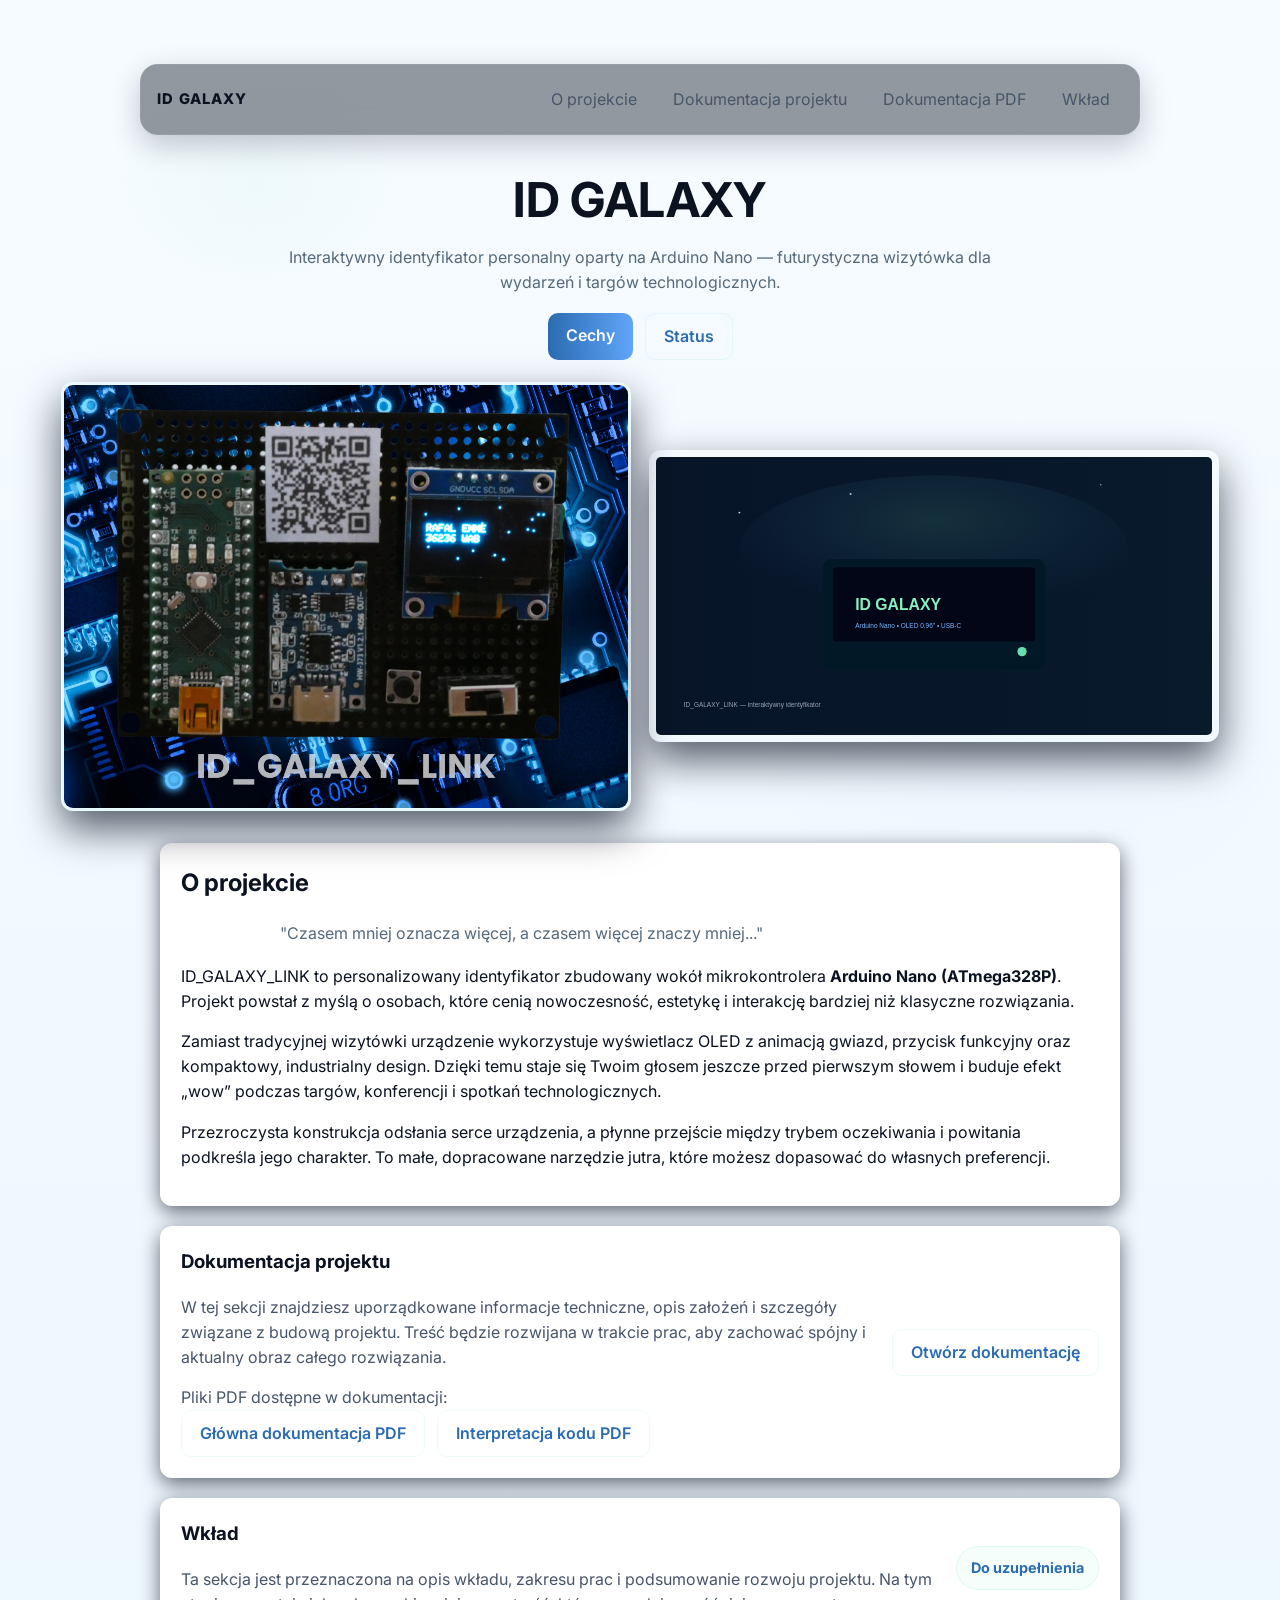
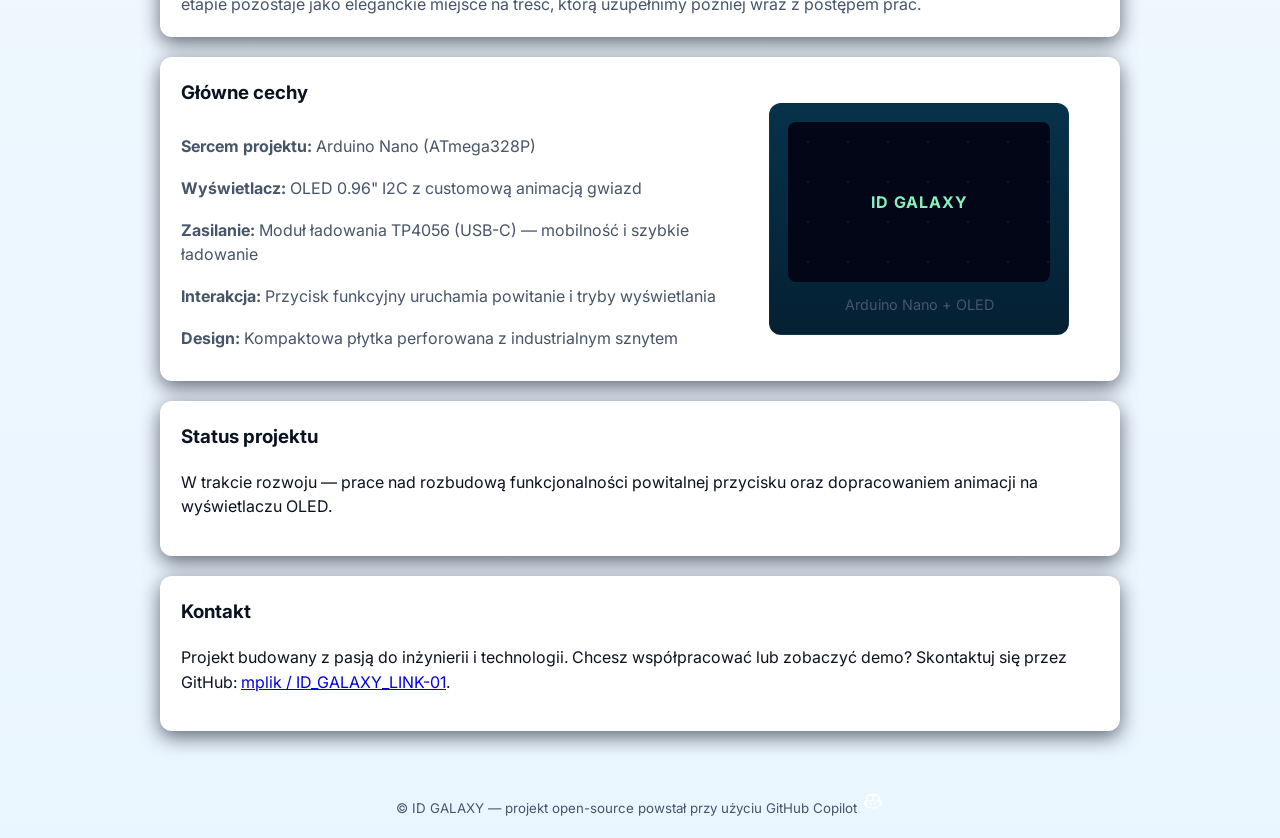
==== index.html @ 8aced85f "Poprawiono stylistyke w stopce" ====
<!DOCTYPE html>
<html lang="pl">
  <head>
    <meta charset="utf-8" />
    <meta name="viewport" content="width=device-width,initial-scale=1" />
    <title>ID GALAXY — interaktywny identyfikator personalny</title>
    <meta name="description" content="ID GALAXY LINK to interaktywny identyfikator personalny oparty na Arduino Nano, wyświetlaczu OLED i animacji gwiazd. Futurystyczna wizytówka na targi, konferencje i wydarzenia technologiczne." />
    <meta name="keywords" content="ID GALAXY, Arduino Nano, OLED, identyfikator personalny, wizytówka elektroniczna, projekt elektronika, targi technologiczne" />
    <meta name="robots" content="index, follow" />
    <meta name="theme-color" content="#0b1a2b" />
    <meta name="author" content="mplik" />
    <meta property="og:type" content="website" />
    <meta property="og:title" content="ID GALAXY — interaktywny identyfikator personalny" />
    <meta property="og:description" content="Futurystyczna wizytówka oparta na Arduino Nano i OLED, zaprojektowana z myślą o wydarzeniach technologicznych." />
    <meta property="og:image" content="assets/og-preview.svg" />
    <meta property="og:image:type" content="image/svg+xml" />
    <meta property="og:image:width" content="1200" />
    <meta property="og:image:height" content="630" />
    <meta property="og:image:alt" content="ID GALAXY — interaktywny identyfikator personalny" />
    <meta name="twitter:card" content="summary_large_image" />
    <meta name="twitter:title" content="ID GALAXY — interaktywny identyfikator personalny" />
    <meta name="twitter:description" content="Interaktywny identyfikator personalny oparty na Arduino Nano, OLED i animacji gwiazd." />
    <meta name="twitter:image" content="assets/og-preview.svg" />
    <link rel="icon" href="favicon.svg" type="image/svg+xml" />
    <link rel="apple-touch-icon" href="assets/ID_GALAXY_LINK.webp" />
    <link rel="manifest" href="manifest.webmanifest" />
    <link href="https://fonts.googleapis.com/css2?family=Inter:wght@300;400;600;700;800&display=swap" rel="stylesheet">
    <link rel="stylesheet" href="ID_GALAXY.css">
  </head>
  <body>
    <header class="hero" id="top">
      <nav class="site-nav" aria-label="Główna nawigacja">
        <a class="brand" href="#top">ID GALAXY</a>
        <details class="nav-menu">
          <summary>Menu</summary>
          <div class="nav-panel">
            <div class="nav-links">
              <a href="#about">O projekcie</a>
              <a href="#docs">Dokumentacja projektu</a>
              <a href="docs/ID_Galaxy_link..pdf">Dokumentacja PDF</a>
              <a href="#contribution">Wkład</a>
            </div>
          </div>
        </details>
        <div class="nav-links nav-links-desktop">
          <a href="#about">O projekcie</a>
          <a href="#docs">Dokumentacja projektu</a>
          <a href="docs/ID_Galaxy_link..pdf">Dokumentacja PDF</a>
          <a href="#contribution">Wkład</a>
        </div>
      </nav>
      <div class="hero-inner">
        <h1>ID GALAXY</h1>
        <p class="tagline">Interaktywny identyfikator personalny oparty na Arduino Nano — futurystyczna wizytówka dla wydarzeń i targów technologicznych.</p>
        <div class="hero-cta">
          <a class="btn" href="#features">Cechy</a>
          <a class="btn ghost" href="#status">Status</a>
        </div>
      </div>
      <div class="hero-media" aria-hidden="false">
        <img src="assets/ID_GALAXY_LINK.webp" alt="ID GALAXY — zdjęcie projektu" class="hero-photo" loading="lazy" decoding="async">
        <img src="assets/ID_GALAXY_preview.svg" alt="Podgląd projektu" class="hero-preview" loading="lazy" decoding="async">
      </div>
      <div class="stars" aria-hidden="true"></div>
    </header>

    <main class="container">
      <section id="about" class="card">
        <h2>O projekcie</h2>
        <p class="tagline">"Czasem mniej oznacza więcej, a czasem więcej znaczy mniej..."</p>
        <p>ID_GALAXY_LINK to personalizowany identyfikator zbudowany wokół mikrokontrolera <strong>Arduino Nano (ATmega328P)</strong>. Projekt powstał z myślą o osobach, które cenią nowoczesność, estetykę i interakcję bardziej niż klasyczne rozwiązania.</p>
        <p>Zamiast tradycyjnej wizytówki urządzenie wykorzystuje wyświetlacz OLED z animacją gwiazd, przycisk funkcyjny oraz kompaktowy, industrialny design. Dzięki temu staje się Twoim głosem jeszcze przed pierwszym słowem i buduje efekt „wow” podczas targów, konferencji i spotkań technologicznych.</p>
        <p>Przezroczysta konstrukcja odsłania serce urządzenia, a płynne przejście między trybem oczekiwania i powitania podkreśla jego charakter. To małe, dopracowane narzędzie jutra, które możesz dopasować do własnych preferencji.</p>
      </section>

      <section id="docs" class="card info-card">
        <div>
          <h3>Dokumentacja projektu</h3>
          <p>W tej sekcji znajdziesz uporządkowane informacje techniczne, opis założeń i szczegóły związane z budową projektu. Treść będzie rozwijana w trakcie prac, aby zachować spójny i aktualny obraz całego rozwiązania.</p>
          <p>Pliki PDF dostępne w dokumentacji:</p>
          <div class="hero-cta">
            <a class="btn ghost" href="docs/ID_Galaxy_link..pdf">Główna dokumentacja PDF</a>
            <a class="btn ghost" href="docs/ID_Galaxy_Link-%20interpretacja_kodu..pdf">Interpretacja kodu PDF</a>
          </div>
        </div>
        <a class="btn ghost info-link" href="docs/PROJECT_DOCS.md">Otwórz dokumentację</a>
      </section>

      <section id="contribution" class="card info-card">
        <div>
          <h3>Wkład</h3>
          <p>Ta sekcja jest przeznaczona na opis wkładu, zakresu prac i podsumowanie rozwoju projektu. Na tym etapie pozostaje jako eleganckie miejsce na treść, którą uzupełnimy później wraz z postępem prac.</p>
        </div>
        <div class="status-pill">Do uzupełnienia</div>
      </section>

      <section id="features" class="card grid">
        <div>
          <h3>Główne cechy</h3>
          <ul class="features-list">
            <li><strong>Sercem projektu:</strong> Arduino Nano (ATmega328P)</li>
            <li><strong>Wyświetlacz:</strong> OLED 0.96" I2C z customową animacją gwiazd</li>
            <li><strong>Zasilanie:</strong> Moduł ładowania TP4056 (USB-C) — mobilność i szybkie ładowanie</li>
            <li><strong>Interakcja:</strong> Przycisk funkcyjny uruchamia powitanie i tryby wyświetlania</li>
            <li><strong>Design:</strong> Kompaktowa płytka perforowana z industrialnym sznytem</li>
          </ul>
        </div>
        <div class="mockup">
          <div class="device">
            <div class="screen">
              <div class="stars-anim"></div>
              <div class="text">ID GALAXY</div>
            </div>
            <div class="base">Arduino Nano + OLED</div>
          </div>
        </div>
      </section>

      <section id="status" class="card">
        <h3>Status projektu</h3>
        <p>W trakcie rozwoju — prace nad rozbudową funkcjonalności powitalnej przycisku oraz dopracowaniem animacji na wyświetlaczu OLED.</p>
      </section>

      <section id="contact" class="card footer-card">
        <h3>Kontakt</h3>
        <p>Projekt budowany z pasją do inżynierii i technologii. Chcesz współpracować lub zobaczyć demo? Skontaktuj się przez GitHub: <a href="https://github.com/mplik/ID_GALAXY_LINK-01" target="_blank" rel="noopener">mplik / ID_GALAXY_LINK-01</a>.</p>
      </section>
    </main>

    <footer class="site-footer">
      <small>© ID GALAXY — projekt open-source powstał przy użyciu GitHub Copilot</small>
       <a href="https://mplik.github.io/ID_GALAXY_LINK-01/" target="_blank" rel="noopener noreferrer">
            <img src="assets/Copilot_Icon_White_Clearspace.png" alt="Copilot Logo" style="width: 24px; height: 24px;">
            </a>
    </footer>
  </body>
</html>
---- ID_GALAXY.css ----
++ /workspaces/ID_GALAXY_LINK-01/ID_GALAXY.css
/* ID_GALAXY — styl strony produktu */
:root{
  --bg1:#0f1724;
  --bg2:#0b1a2b;
  --accent:#6ee7b7;
  --text: #0b1220; /* default (light theme) */
  --muted: #475569; /* subdued for light theme */
  --tagline: #55697a;
  --card:#ffffff;
}
*{box-sizing:border-box}
html{scroll-behavior:smooth}
body{
  margin:0;
  font-family: 'Inter', Inter, ui-sans-serif, system-ui, -apple-system, "Segoe UI", Roboto, "Helvetica Neue", Arial;
  line-height:1.55;
  color:var(--text);
  background:linear-gradient(180deg,var(--bg1),var(--bg2));
  -webkit-font-smoothing:antialiased;
  -moz-osx-font-smoothing:grayscale;
}
.hero{
  position:relative;
  padding:64px 20px 88px;
  text-align:center;
  overflow:hidden;
}
.hero, .card{scroll-margin-top:24px}
.hero::after{
  content:"";
  position:absolute;inset:0;z-index:0;
  background:radial-gradient(ellipse at 20% 20%, rgba(110,231,183,0.06), transparent 10%), radial-gradient(ellipse at 80% 80%, rgba(94,197,255,0.04), transparent 20%);
}
.site-nav{
  position:relative;
  z-index:1;
  max-width:1000px;
  margin:0 auto 28px;
  padding:12px 16px;
  display:flex;
  align-items:center;
  justify-content:space-between;
  gap:16px;
  border:1px solid rgba(255,255,255,0.06);
  border-radius:18px;
  background:rgba(6,16,28,0.42);
  backdrop-filter:blur(14px);
  box-shadow:0 10px 30px rgba(2,6,23,0.22);
}
.brand{
  color:var(--text);
  text-decoration:none;
  font-weight:800;
  letter-spacing:0.08em;
  text-transform:uppercase;
  font-size:0.92rem;
}
.nav-links{display:flex;gap:10px;align-items:center;flex-wrap:wrap}
.nav-links a{
  color:var(--muted);
  text-decoration:none;
  padding:9px 12px;
  border-radius:999px;
  border:1px solid transparent;
  transition:background-color .15s ease,border-color .15s ease,color .15s ease,transform .15s ease;
}
.nav-links a:hover{color:var(--text);background:rgba(255,255,255,0.04);border-color:rgba(255,255,255,0.08);transform:translateY(-1px)}
.nav-links-desktop{display:flex}
.nav-menu{display:none}
.nav-menu summary{
  position:relative;
  list-style:none;
  cursor:pointer;
  color:var(--text);
  font-weight:700;
  padding:10px 38px 10px 14px;
  border-radius:999px;
  border:1px solid rgba(255,255,255,0.08);
  background:rgba(255,255,255,0.03);
  transition:background-color .15s ease,border-color .15s ease,transform .15s ease;
}
.nav-menu summary:hover{background:rgba(255,255,255,0.06);border-color:rgba(255,255,255,0.12);transform:translateY(-1px)}
.nav-menu summary::after{
  content:"";
  position:absolute;
  right:14px;
  top:50%;
  width:8px;
  height:8px;
  border-right:2px solid currentColor;
  border-bottom:2px solid currentColor;
  transform:translateY(-70%) rotate(45deg);
  transition:transform .18s ease;
  opacity:0.9;
}
.nav-menu[open] summary::after{transform:translateY(-30%) rotate(225deg)}
.nav-menu summary::-webkit-details-marker{display:none}
.nav-panel{
  overflow:hidden;
  max-height:0;
  opacity:0;
  transform:translateY(-8px);
  transition:max-height .25s ease, opacity .2s ease, transform .2s ease;
}
.nav-menu[open] .nav-panel{
  max-height:220px;
  opacity:1;
  transform:translateY(0);
}
.nav-menu .nav-links{flex-direction:column;align-items:stretch;gap:8px;padding-top:10px}
.nav-menu .nav-links a{text-align:left;background:rgba(255,255,255,0.03)}
.hero-inner{position:relative;z-index:1;max-width:900px;margin:0 auto}
.hero h1{font-size:3rem;margin:0 0 8px;letter-spacing:0.4px}
.tagline{color:var(--muted);max-width:720px;margin:0 auto 18px}
.hero-cta{display:inline-flex;gap:12px}
.btn{display:inline-block;padding:10px 18px;border-radius:10px;background:linear-gradient(90deg,var(--accent),#60a5fa);color:#042028;text-decoration:none;font-weight:600;transition:transform .12s ease, box-shadow .12s ease}
.btn:hover{transform:translateY(-3px);box-shadow:0 8px 20px rgba(16,24,32,0.35)}
.btn:active{transform:translateY(-1px)}
.btn.ghost{background:transparent;color:var(--accent);border:1px solid rgba(110,231,183,0.12)}
.btn:focus-visible{outline:3px solid rgba(110,231,183,0.2);outline-offset:4px;border-radius:10px}

/* ensure contrast for tagline */
.tagline{color:var(--tagline)}

.container{max-width:1000px;margin:-56px auto 40px;padding:0 20px;display:grid;grid-template-columns:1fr;gap:20px}
.card{background:linear-gradient(180deg, rgba(255,255,255,0.02), rgba(255,255,255,0.01));padding:20px;border-radius:12px;box-shadow:0 6px 20px rgba(2,6,23,0.6);backdrop-filter: blur(4px);border:1px solid rgba(255,255,255,0.02)}
.grid{display:grid;grid-template-columns:1fr 360px;gap:20px;align-items:center}
.card h2,.card h3{margin-top:0}
.info-card{
  display:flex;
  align-items:center;
  justify-content:space-between;
  gap:18px;
}
.info-card p{margin-bottom:0;color:var(--muted)}
.info-link{white-space:nowrap}
.status-pill{
  flex:0 0 auto;
  padding:10px 14px;
  border-radius:999px;
  font-size:0.9rem;
  font-weight:700;
  color:var(--accent);
  border:1px solid rgba(110,231,183,0.16);
  background:rgba(110,231,183,0.06);
}
.features-list{list-style:none;padding:0;margin:8px 0 0;color:var(--muted)}
.features-list li{padding:8px 0;border-bottom:1px dashed rgba(255,255,255,0.03)}

.mockup{display:flex;justify-content:center}
.device{width:300px;border-radius:12px;overflow:hidden;background:linear-gradient(180deg,#06324a,#052033);padding:18px;border:1px solid rgba(255,255,255,0.04)}
.screen{height:160px;border-radius:8px;background:#020617;position:relative;display:flex;align-items:center;justify-content:center;color:#88f0c0;overflow:hidden}
.screen .text{position:relative;z-index:2;font-weight:700;letter-spacing:1px}
.stars-anim{position:absolute;inset:0;background-image:radial-gradient(#ffffff 1px, transparent 1px);background-size:40px 40px;opacity:0.06;animation:moveStars 20s linear infinite}
.base{margin-top:12px;text-align:center;color:var(--muted);font-size:0.9rem}

/* hero media: photo + SVG preview */
.hero-media{display:flex;gap:18px;justify-content:center;align-items:center;margin-top:22px;position:relative;z-index:1}
.hero-photo,.hero-preview{max-width:46%;height:auto;border-radius:12px;box-shadow:0 18px 40px rgba(2,6,23,0.65);border:1px solid rgba(255,255,255,0.02)}
.hero-photo{object-fit:cover;border:3px solid rgba(110,231,183,0.06);transition:transform .18s ease, box-shadow .18s ease}
.hero-photo:hover{transform:scale(1.02);box-shadow:0 26px 60px rgba(2,6,23,0.7)}
.hero-preview{background:transparent;padding:6px}

@keyframes moveStars{from{background-position:0 0}to{background-position:400px 200px}}

.site-footer{text-align:center;padding:18px;color:var(--muted)}

/* responsywność */
@media (max-width:820px){
  .hero{padding:48px 16px 64px}
  .hero-inner{max-width:100%}
  .site-nav{padding:10px 12px;align-items:flex-start;flex-wrap:wrap}
  .nav-links-desktop{display:none}
  .nav-menu{display:block;margin-left:auto;flex:0 0 auto}
  .nav-menu .nav-links{margin-top:10px}
  .grid{grid-template-columns:1fr}
  .hero h1{font-size:2.2rem}
  .hero-cta{display:flex;flex-wrap:wrap;justify-content:center}
  .btn{min-width:140px}
  .container{margin-top:-32px;padding:0 16px}
  .card{padding:18px}
  .info-card{align-items:flex-start;flex-direction:column}
  .info-link{width:100%;text-align:center}
  .hero-media{flex-direction:column;gap:14px}
  .hero-photo,.hero-preview{max-width:100%}
  .hero-photo{max-height:320px;object-fit:cover}
  .device{width:min(100%,320px)}
}

/* Dark mode defaults */
@media (prefers-color-scheme: dark) {
  :root{
    --bg1:#0f1724;
    --bg2:#0b1a2b;
    --accent:#6ee7b7;
    --text:#E6F7FF;
    --muted:#9FBFD6;
    --tagline:#BFDCEA;
    --card:#0f2130;
  }
}

/* Light mode adjustments */
@media (prefers-color-scheme: light) {
  :root{
    --bg1:#f6fbff;
    --bg2:#eaf6ff;
    --accent:#2b6cb0;
    --text:#0b1220;
    --muted:#475569;
    --tagline:#55697a;
    --card:#ffffff;
  }
  body{background:linear-gradient(180deg,var(--bg1),var(--bg2));}
  .card{background:var(--card);color:var(--text)}
  .hero h1{color:var(--text)}
  .btn{color:#fff}
}
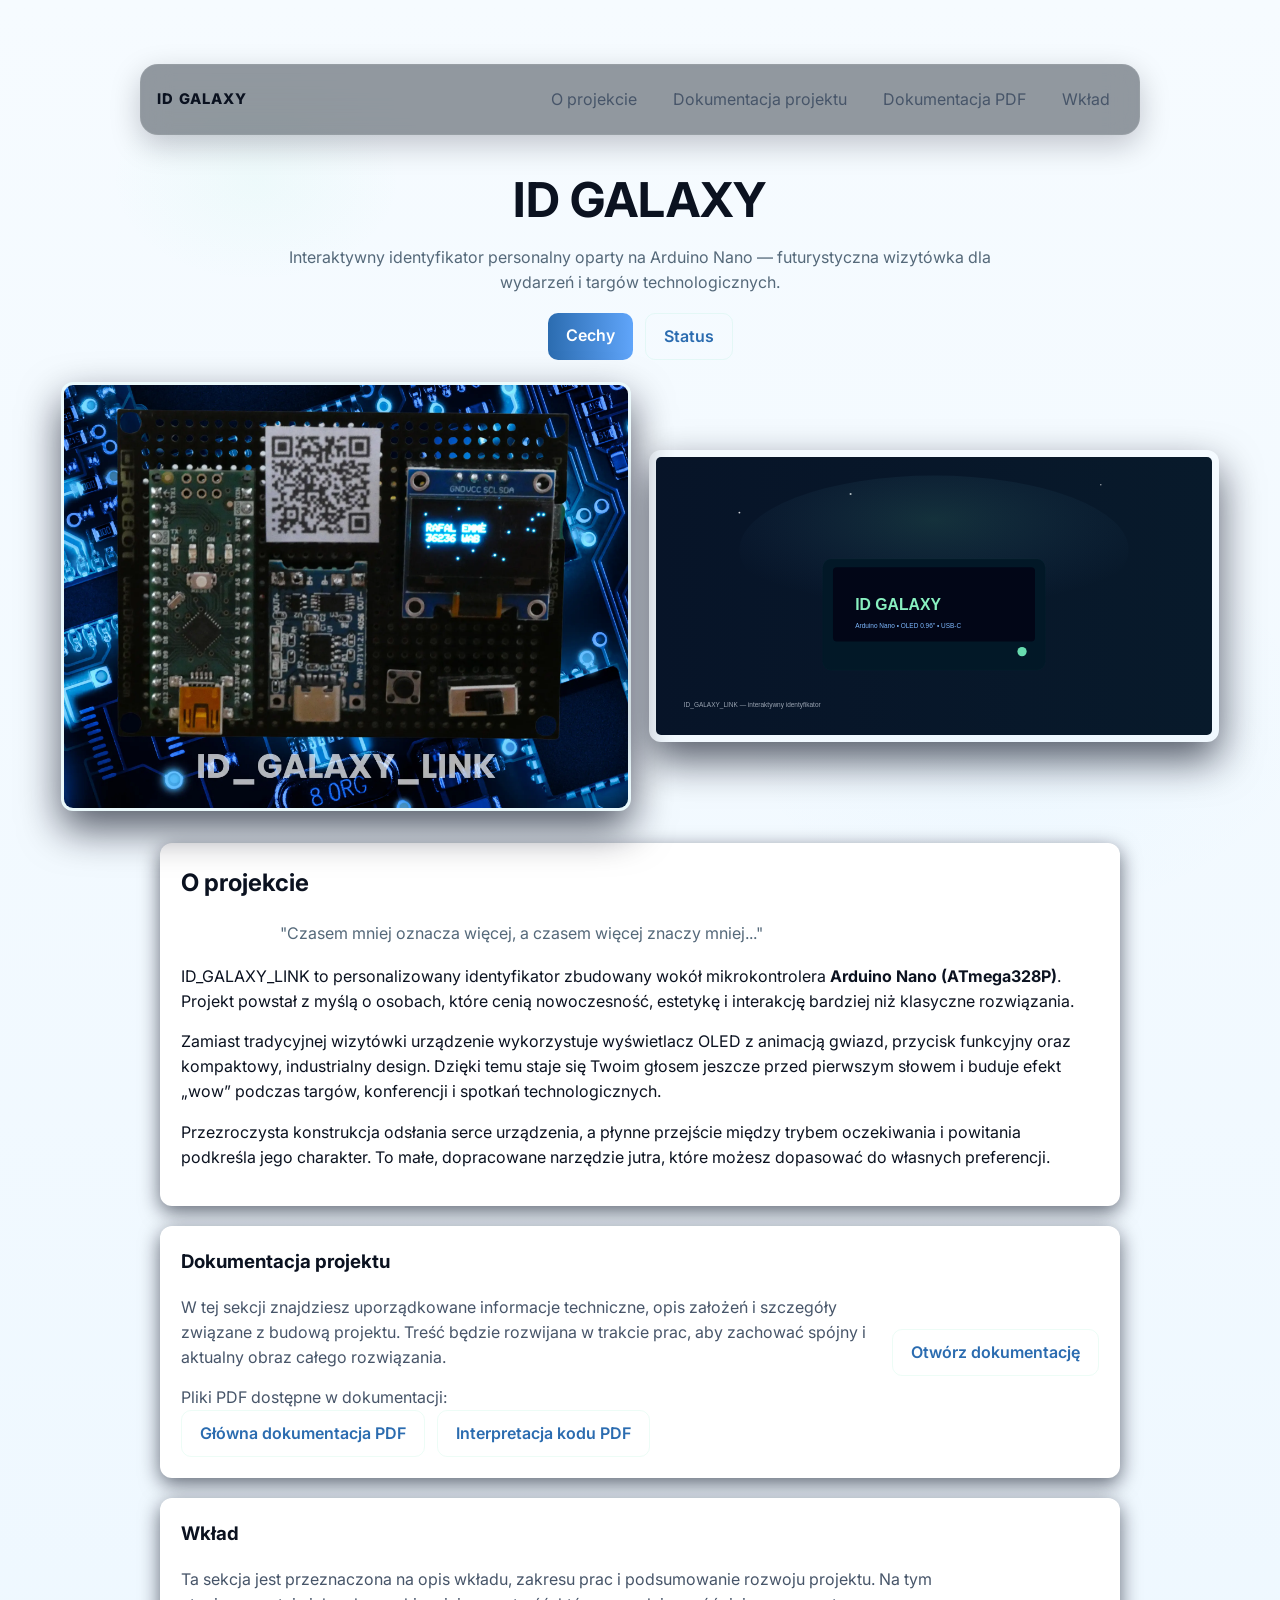
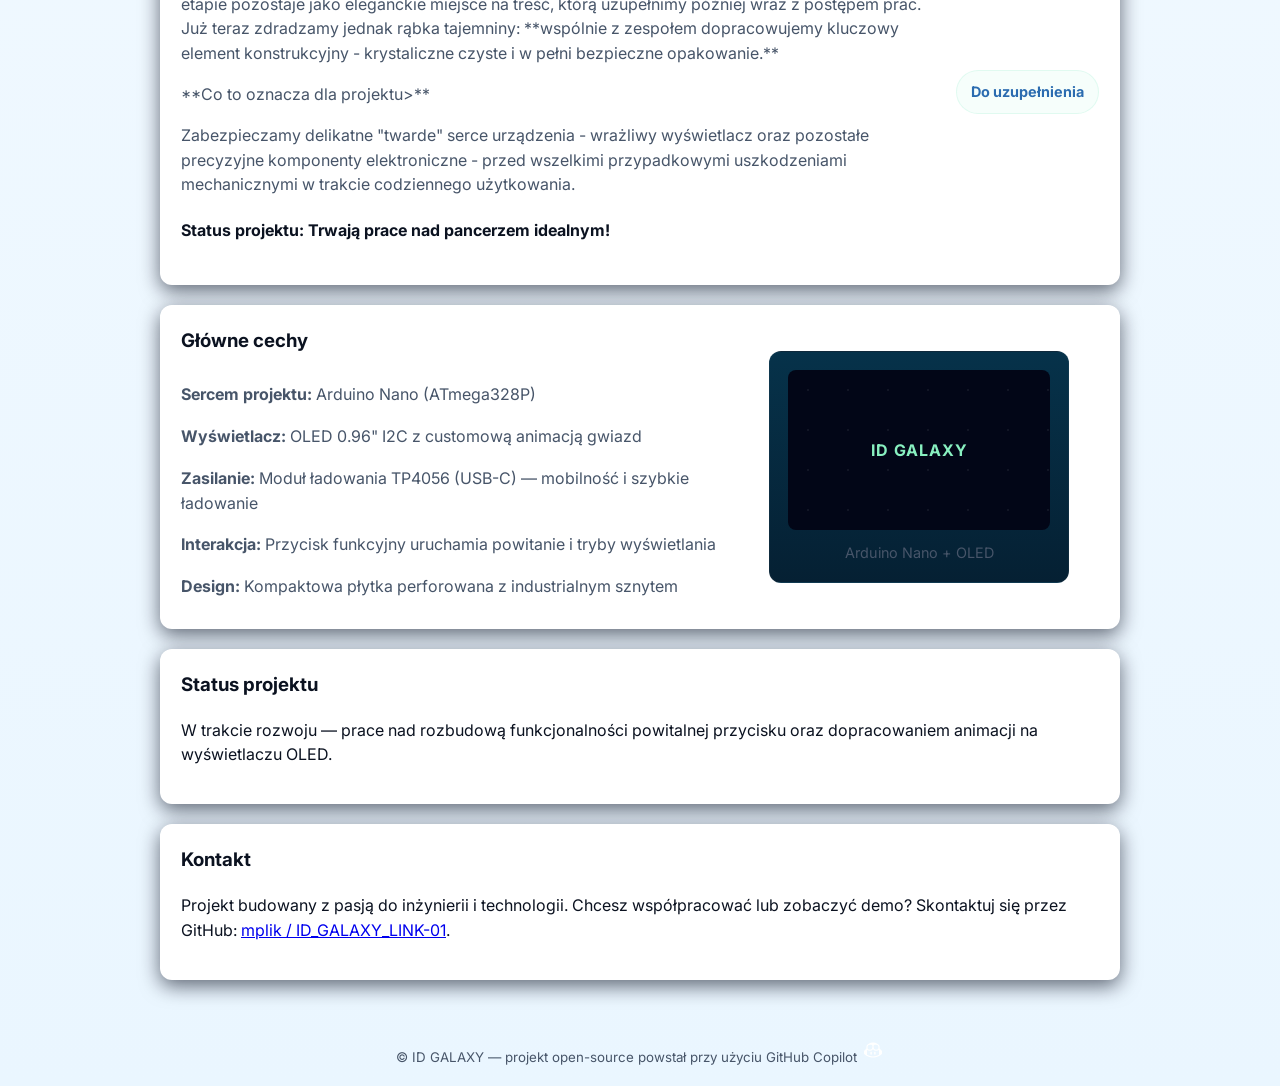
==== commit a166806f: "Kontent sekcja - wkład" ====
--- a/index.html
+++ b/index.html
@@ -89,7 +89,11 @@
       <section id="contribution" class="card info-card">
         <div>
           <h3>Wkład</h3>
-          <p>Ta sekcja jest przeznaczona na opis wkładu, zakresu prac i podsumowanie rozwoju projektu. Na tym etapie pozostaje jako eleganckie miejsce na treść, którą uzupełnimy później wraz z postępem prac.</p>
+          <p>Ta sekcja jest przeznaczona na opis wkładu, zakresu prac i podsumowanie rozwoju projektu. Na tym etapie pozostaje jako eleganckie miejsce na treść, którą uzupełnimy później wraz z postępem prac. Już teraz zdradzamy jednak rąbka tajemniny: **wspólnie z zespołem dopracowujemy kluczowy element konstrukcyjny - krystaliczne czyste i w pełni bezpieczne opakowanie.**</p>
+          <p><bold>**Co to oznacza dla projektu>**</bold></p>
+          <p>Zabezpieczamy delikatne "twarde" serce urządzenia - wrażliwy wyświetlacz oraz pozostałe precyzyjne komponenty elektroniczne - przed wszelkimi przypadkowymi uszkodzeniami mechanicznymi w trakcie codziennego użytkowania.</p>
+          <h4>Status projektu: Trwają prace nad pancerzem idealnym!</h4>
+          <p></p>
         </div>
         <div class="status-pill">Do uzupełnienia</div>
       </section>
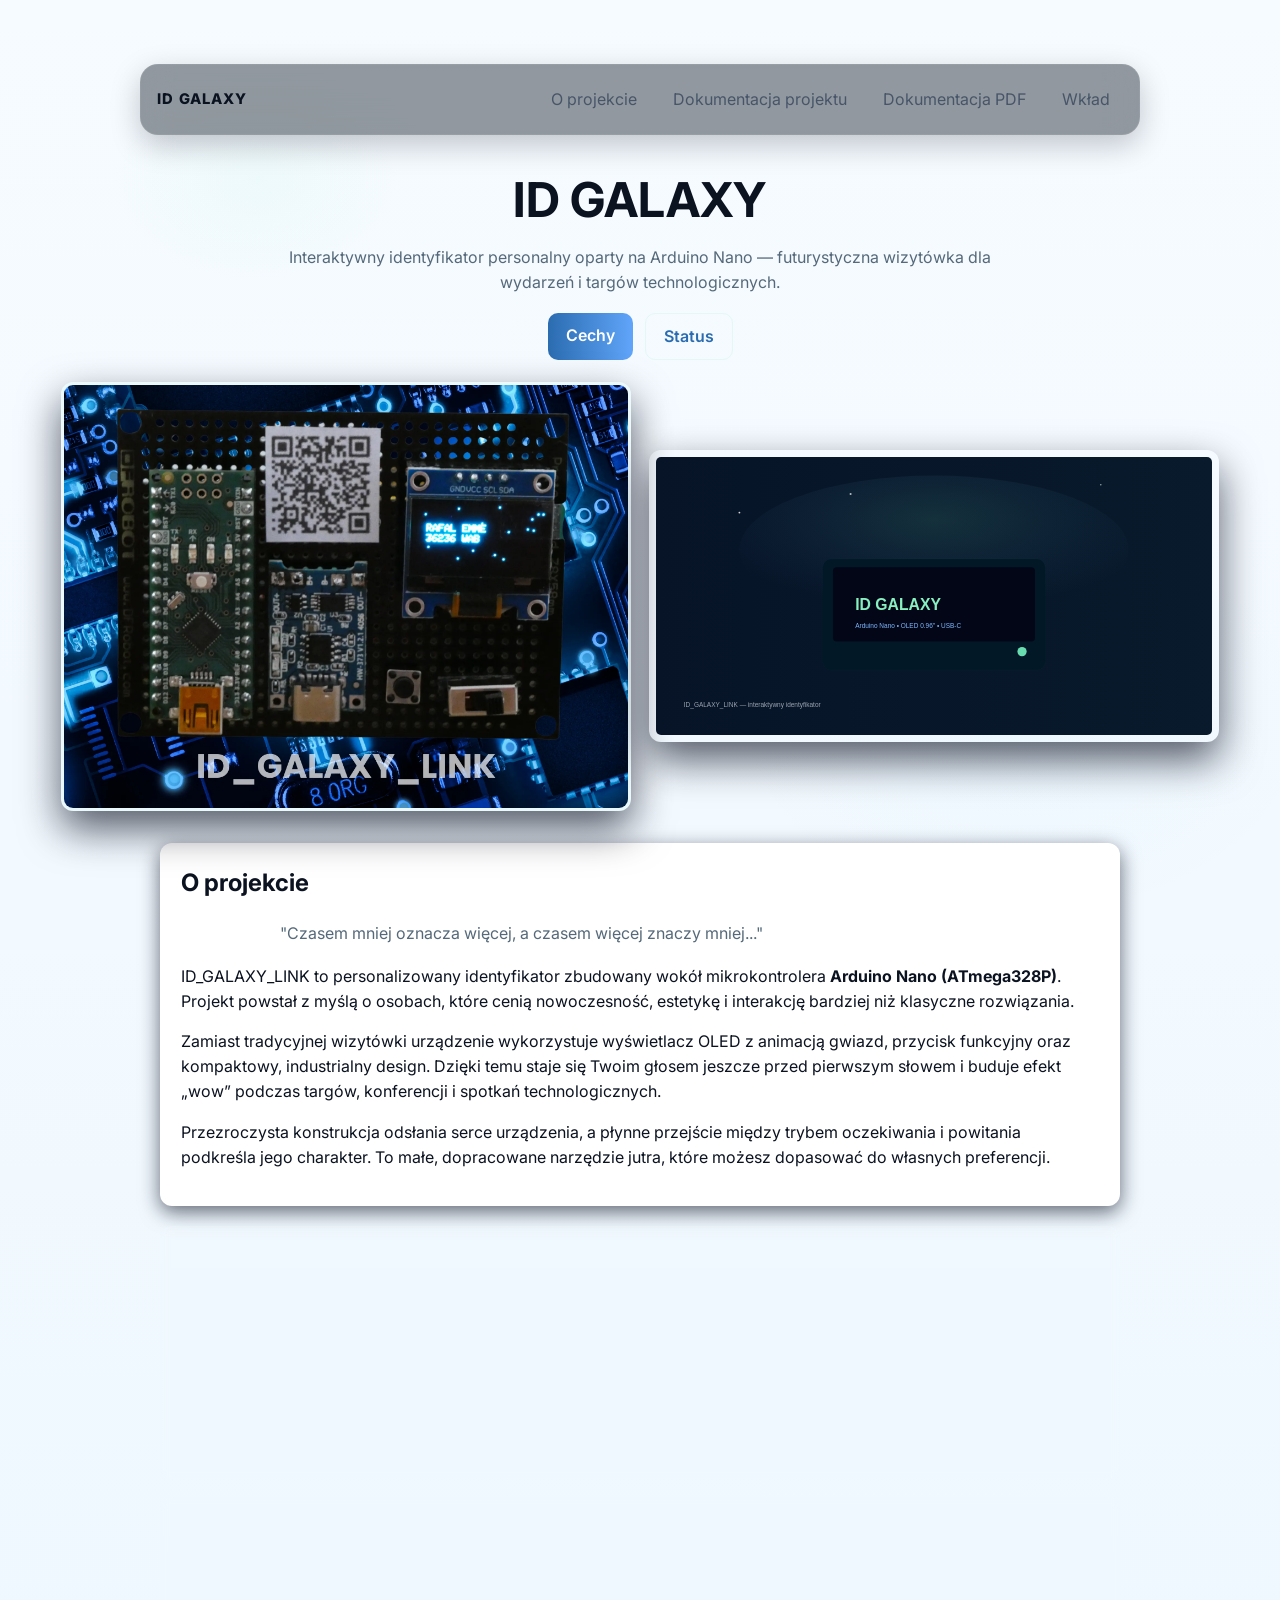
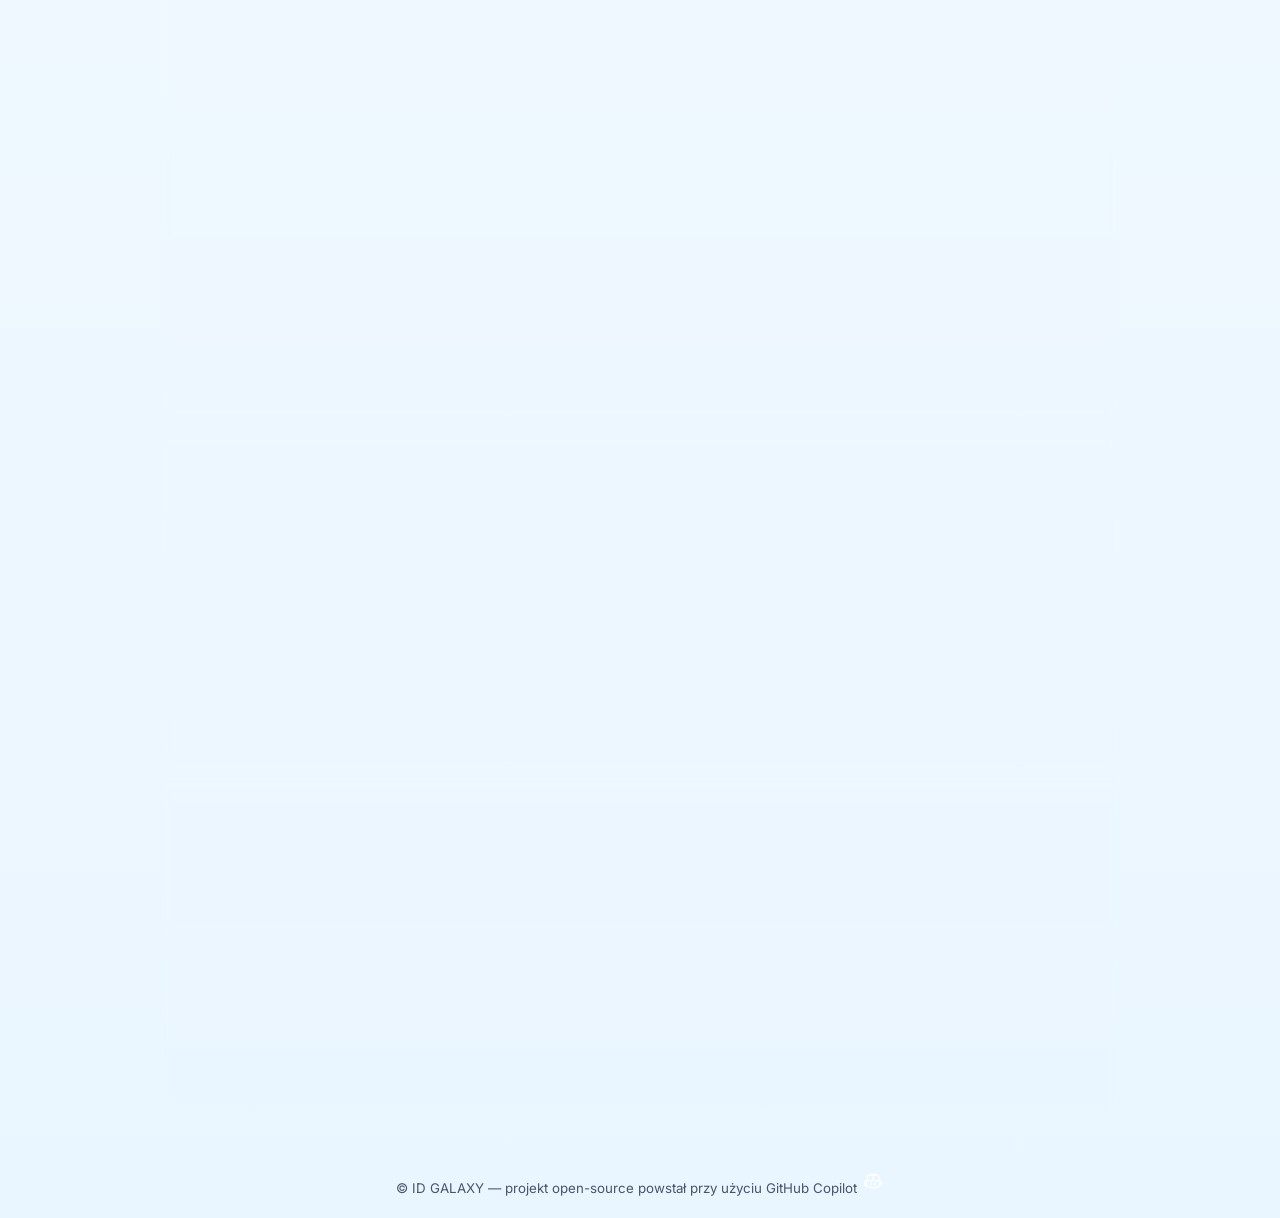
==== commit 2b0cf5a1: "Content cz.2 - sekcja wkład" ====
--- a/index.html
+++ b/index.html
@@ -90,9 +90,11 @@
         <div>
           <h3>Wkład</h3>
           <p>Ta sekcja jest przeznaczona na opis wkładu, zakresu prac i podsumowanie rozwoju projektu. Na tym etapie pozostaje jako eleganckie miejsce na treść, którą uzupełnimy później wraz z postępem prac. Już teraz zdradzamy jednak rąbka tajemniny: **wspólnie z zespołem dopracowujemy kluczowy element konstrukcyjny - krystaliczne czyste i w pełni bezpieczne opakowanie.**</p>
-          <p><bold>**Co to oznacza dla projektu>**</bold></p>
+          <h4>Status projektu: Trwają prace nad pancerzem idealnym!</h4>
+          <p><bold>**Co to oznacza dla projektu**</bold></p>
           <p>Zabezpieczamy delikatne "twarde" serce urządzenia - wrażliwy wyświetlacz oraz pozostałe precyzyjne komponenty elektroniczne - przed wszelkimi przypadkowymi uszkodzeniami mechanicznymi w trakcie codziennego użytkowania.</p>
-          <h4>Status projektu: Trwają prace nad pancerzem idealnym!</h4>
+          <p><bold>**Twoja korzyść:**</bold></p>
+          <p>Zyskujesz pewność, że sprzęt nie tylko zachwyca nowoczesnym disignem i pełną widocznością detali, ale jest również solidnie chronionytam, gdzie najbardziej tego potrzebuje. "Więcej szczegółów już wkrótce, wraz z kolejnymi postępami prac!"</p>
           <p></p>
         </div>
         <div class="status-pill">Do uzupełnienia</div>
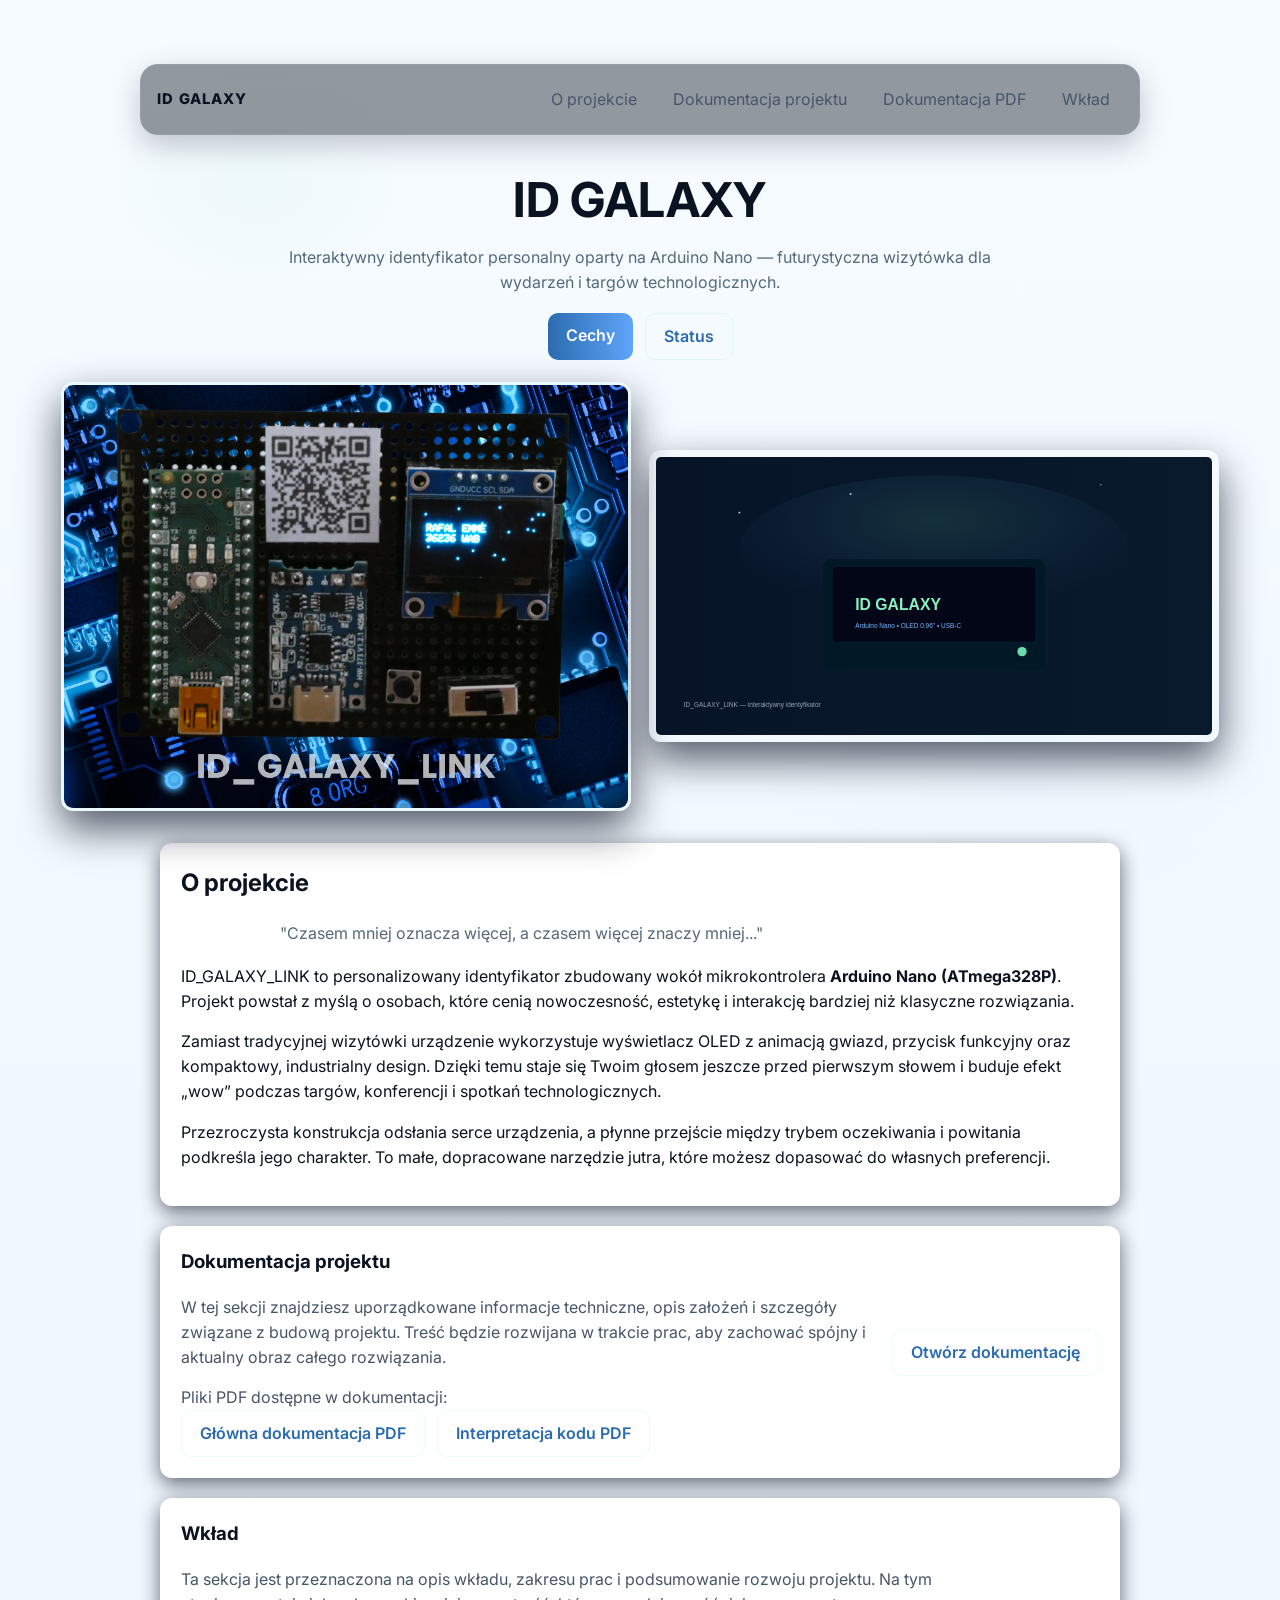
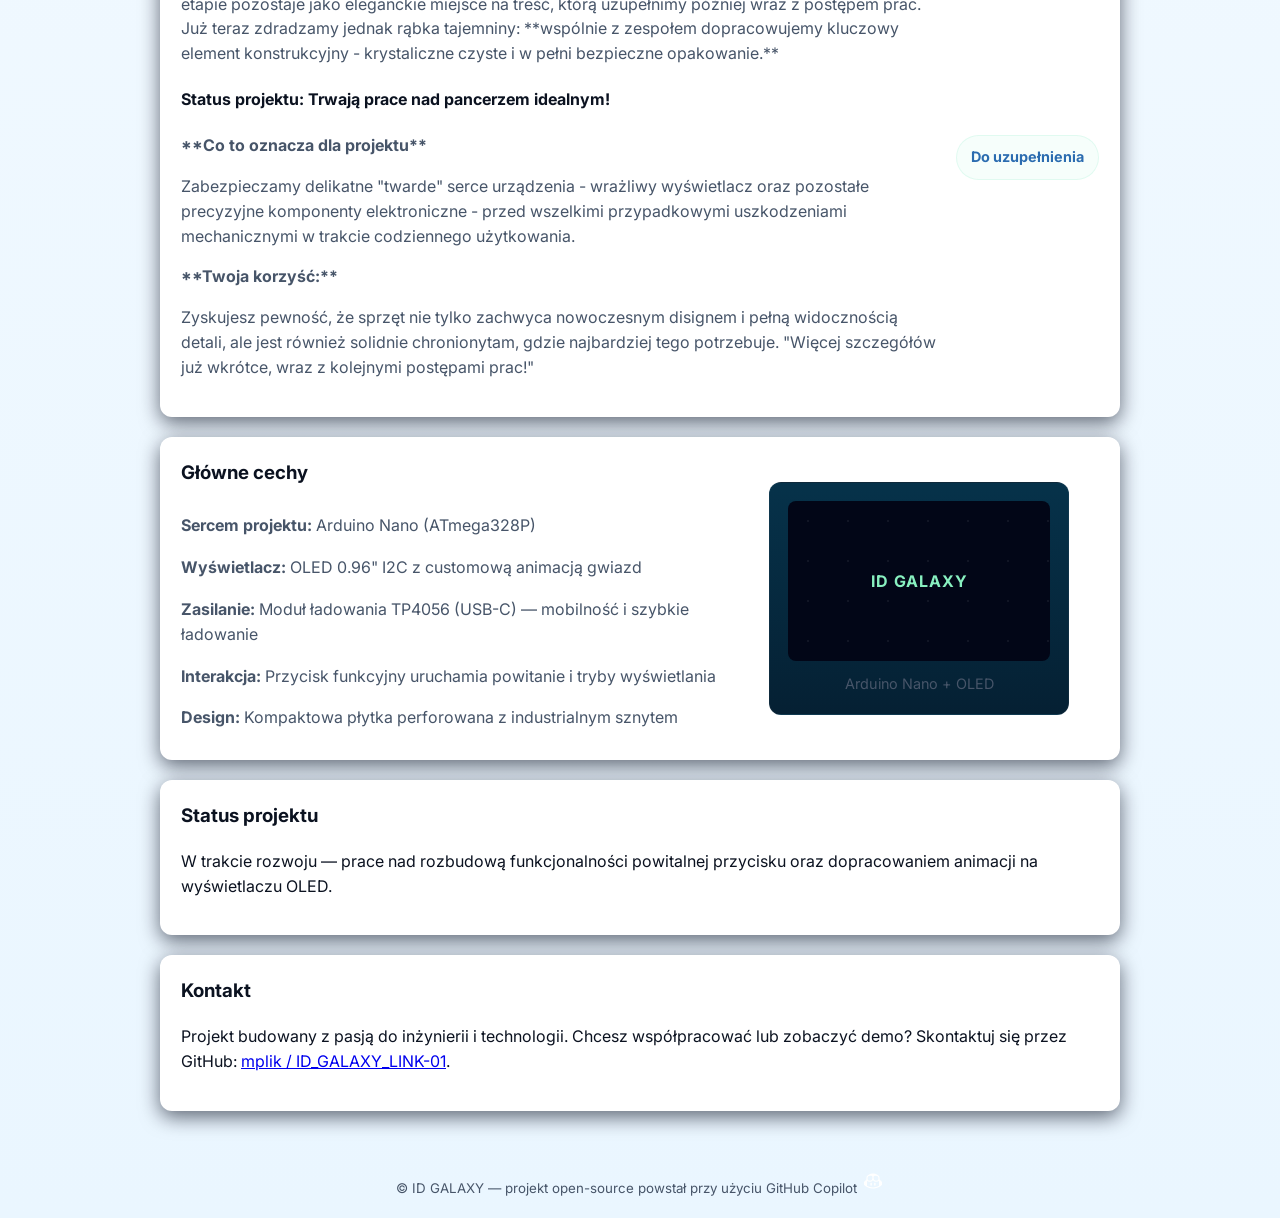
==== commit bfa894f3: "Poprawka znaczników na strong w sekcji - wkład" ====
--- a/index.html
+++ b/index.html
@@ -91,9 +91,9 @@
           <h3>Wkład</h3>
           <p>Ta sekcja jest przeznaczona na opis wkładu, zakresu prac i podsumowanie rozwoju projektu. Na tym etapie pozostaje jako eleganckie miejsce na treść, którą uzupełnimy później wraz z postępem prac. Już teraz zdradzamy jednak rąbka tajemniny: **wspólnie z zespołem dopracowujemy kluczowy element konstrukcyjny - krystaliczne czyste i w pełni bezpieczne opakowanie.**</p>
           <h4>Status projektu: Trwają prace nad pancerzem idealnym!</h4>
-          <p><bold>**Co to oznacza dla projektu**</bold></p>
+          <p><strong>**Co to oznacza dla projektu**</strong></p>
           <p>Zabezpieczamy delikatne "twarde" serce urządzenia - wrażliwy wyświetlacz oraz pozostałe precyzyjne komponenty elektroniczne - przed wszelkimi przypadkowymi uszkodzeniami mechanicznymi w trakcie codziennego użytkowania.</p>
-          <p><bold>**Twoja korzyść:**</bold></p>
+          <p><strong>**Twoja korzyść:**</strong></p>
           <p>Zyskujesz pewność, że sprzęt nie tylko zachwyca nowoczesnym disignem i pełną widocznością detali, ale jest również solidnie chronionytam, gdzie najbardziej tego potrzebuje. "Więcej szczegółów już wkrótce, wraz z kolejnymi postępami prac!"</p>
           <p></p>
         </div>
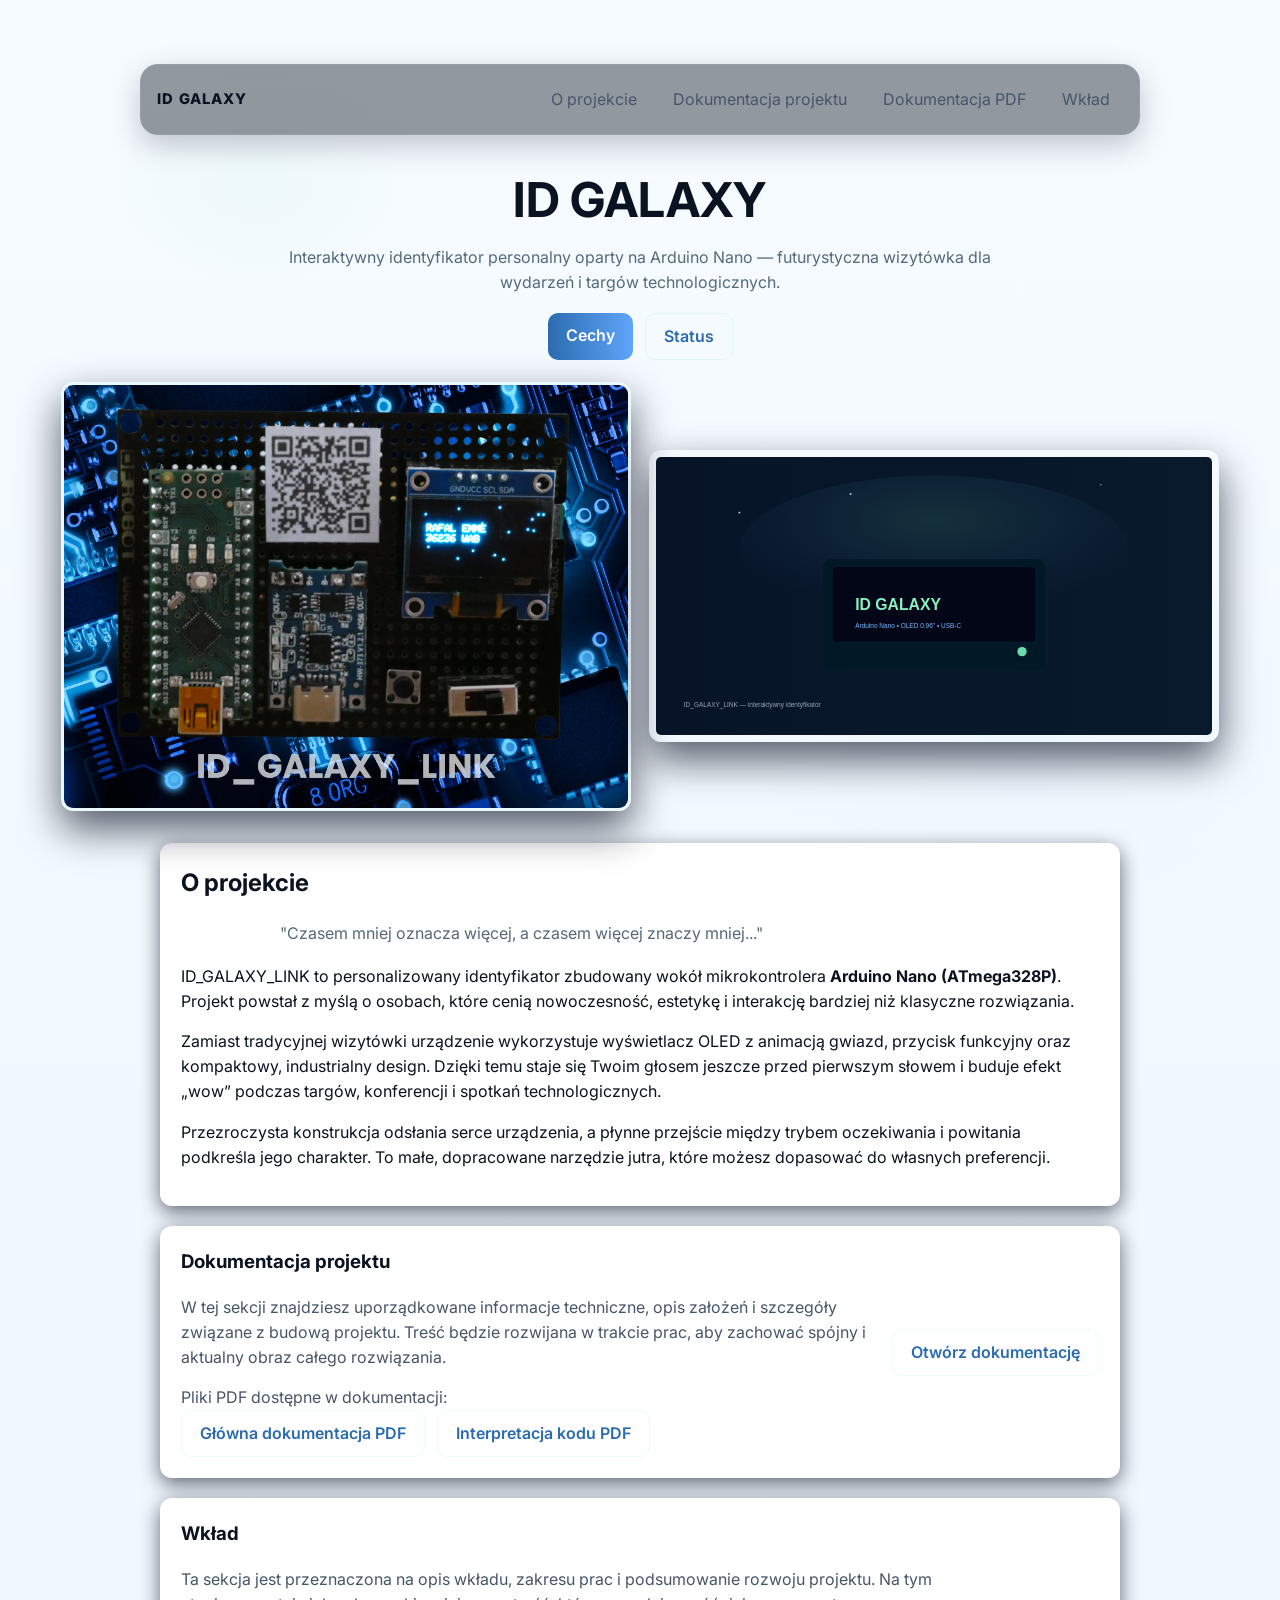
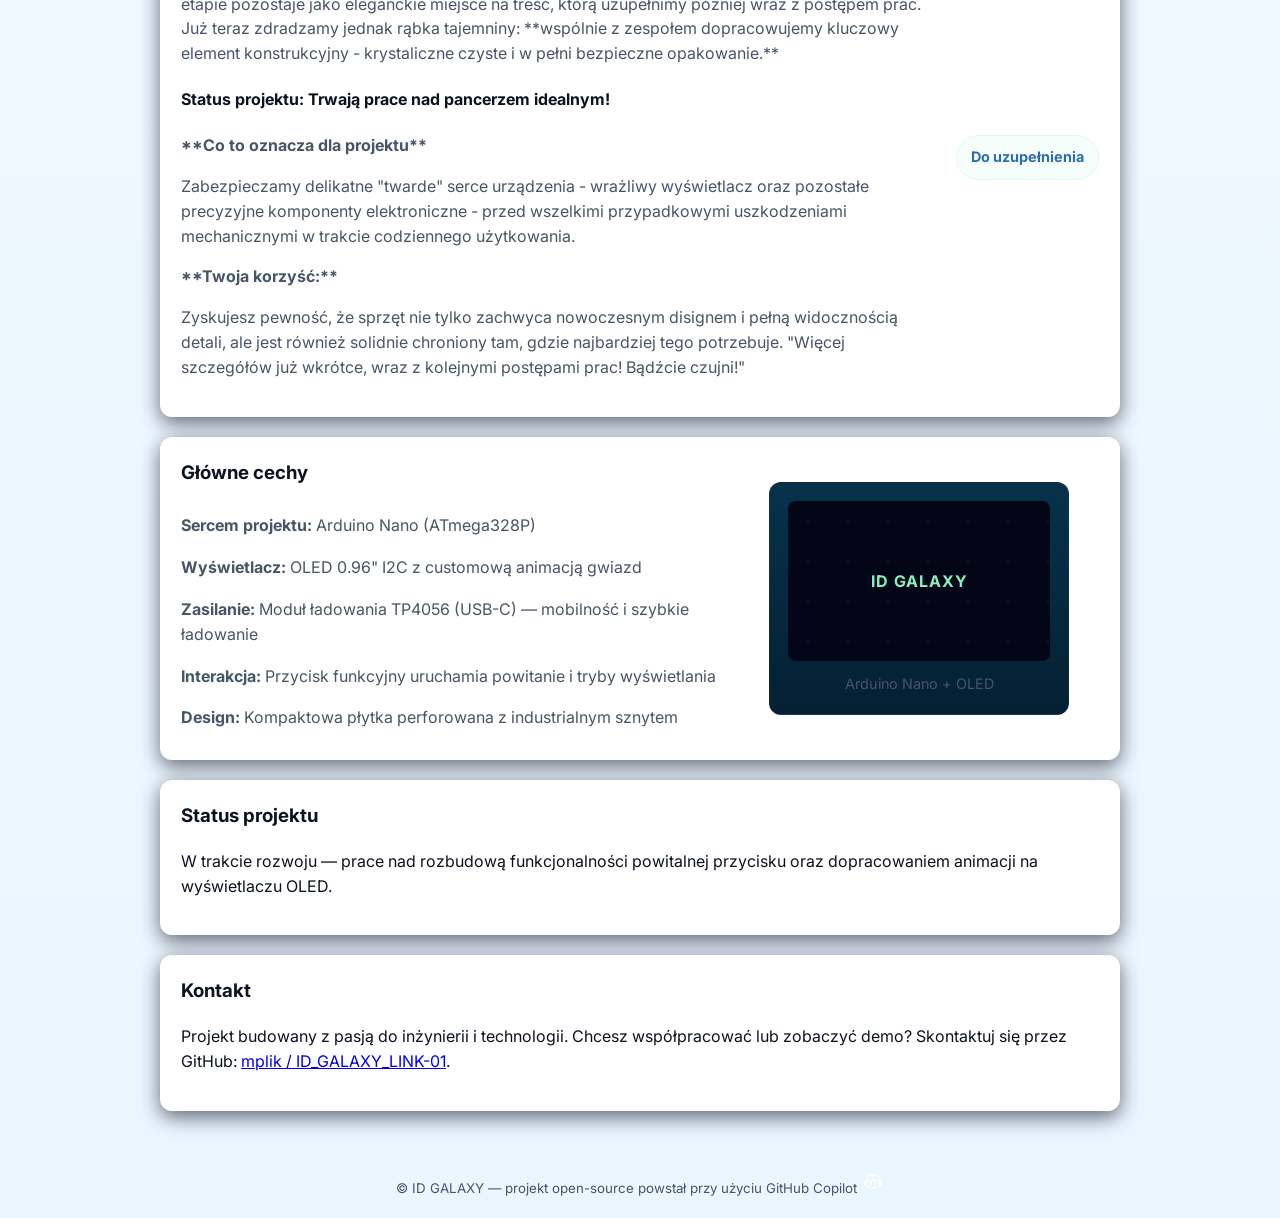
==== commit 18db81ac: "Korekta literówek - sekcja wkład" ====
--- a/index.html
+++ b/index.html
@@ -94,7 +94,7 @@
           <p><strong>**Co to oznacza dla projektu**</strong></p>
           <p>Zabezpieczamy delikatne "twarde" serce urządzenia - wrażliwy wyświetlacz oraz pozostałe precyzyjne komponenty elektroniczne - przed wszelkimi przypadkowymi uszkodzeniami mechanicznymi w trakcie codziennego użytkowania.</p>
           <p><strong>**Twoja korzyść:**</strong></p>
-          <p>Zyskujesz pewność, że sprzęt nie tylko zachwyca nowoczesnym disignem i pełną widocznością detali, ale jest również solidnie chronionytam, gdzie najbardziej tego potrzebuje. "Więcej szczegółów już wkrótce, wraz z kolejnymi postępami prac!"</p>
+          <p>Zyskujesz pewność, że sprzęt nie tylko zachwyca nowoczesnym disignem i pełną widocznością detali, ale jest również solidnie chroniony tam, gdzie najbardziej tego potrzebuje. "Więcej szczegółów już wkrótce, wraz z kolejnymi postępami prac! Bądźcie czujni!"</p>
           <p></p>
         </div>
         <div class="status-pill">Do uzupełnienia</div>
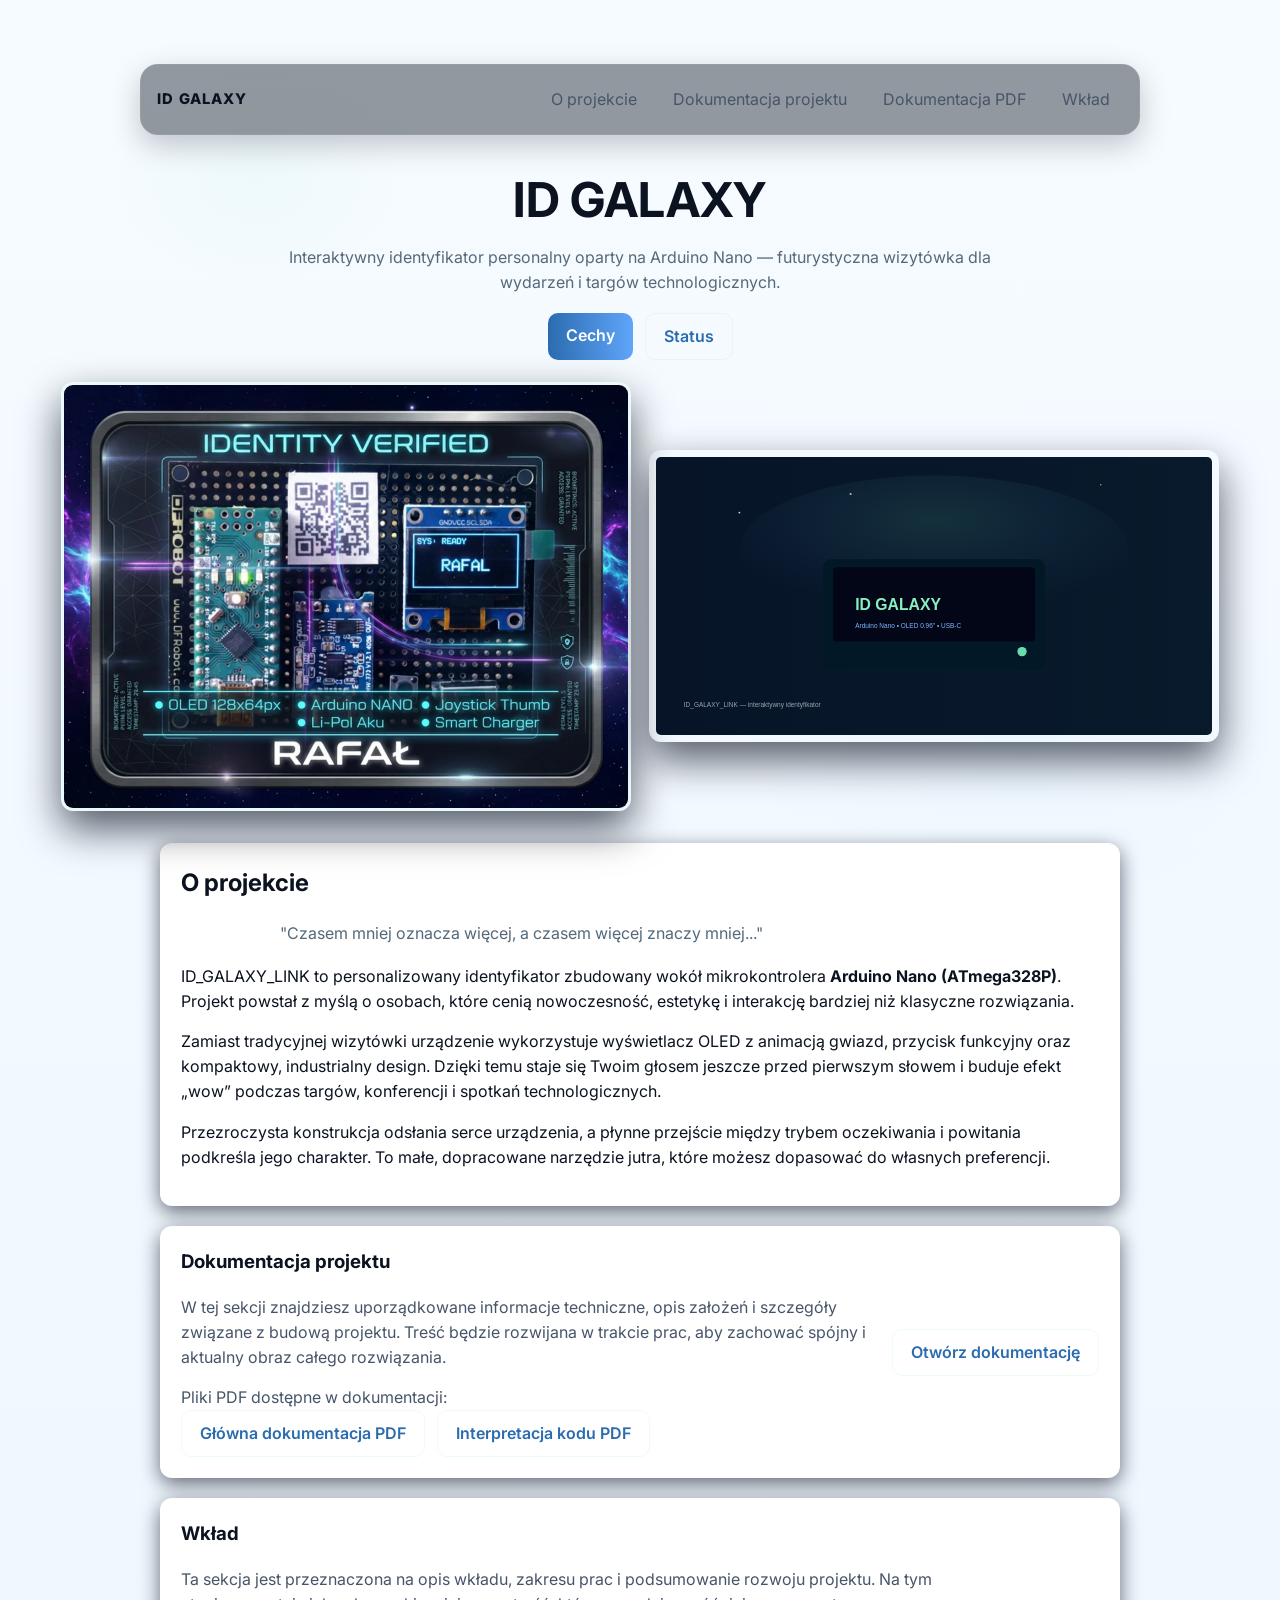
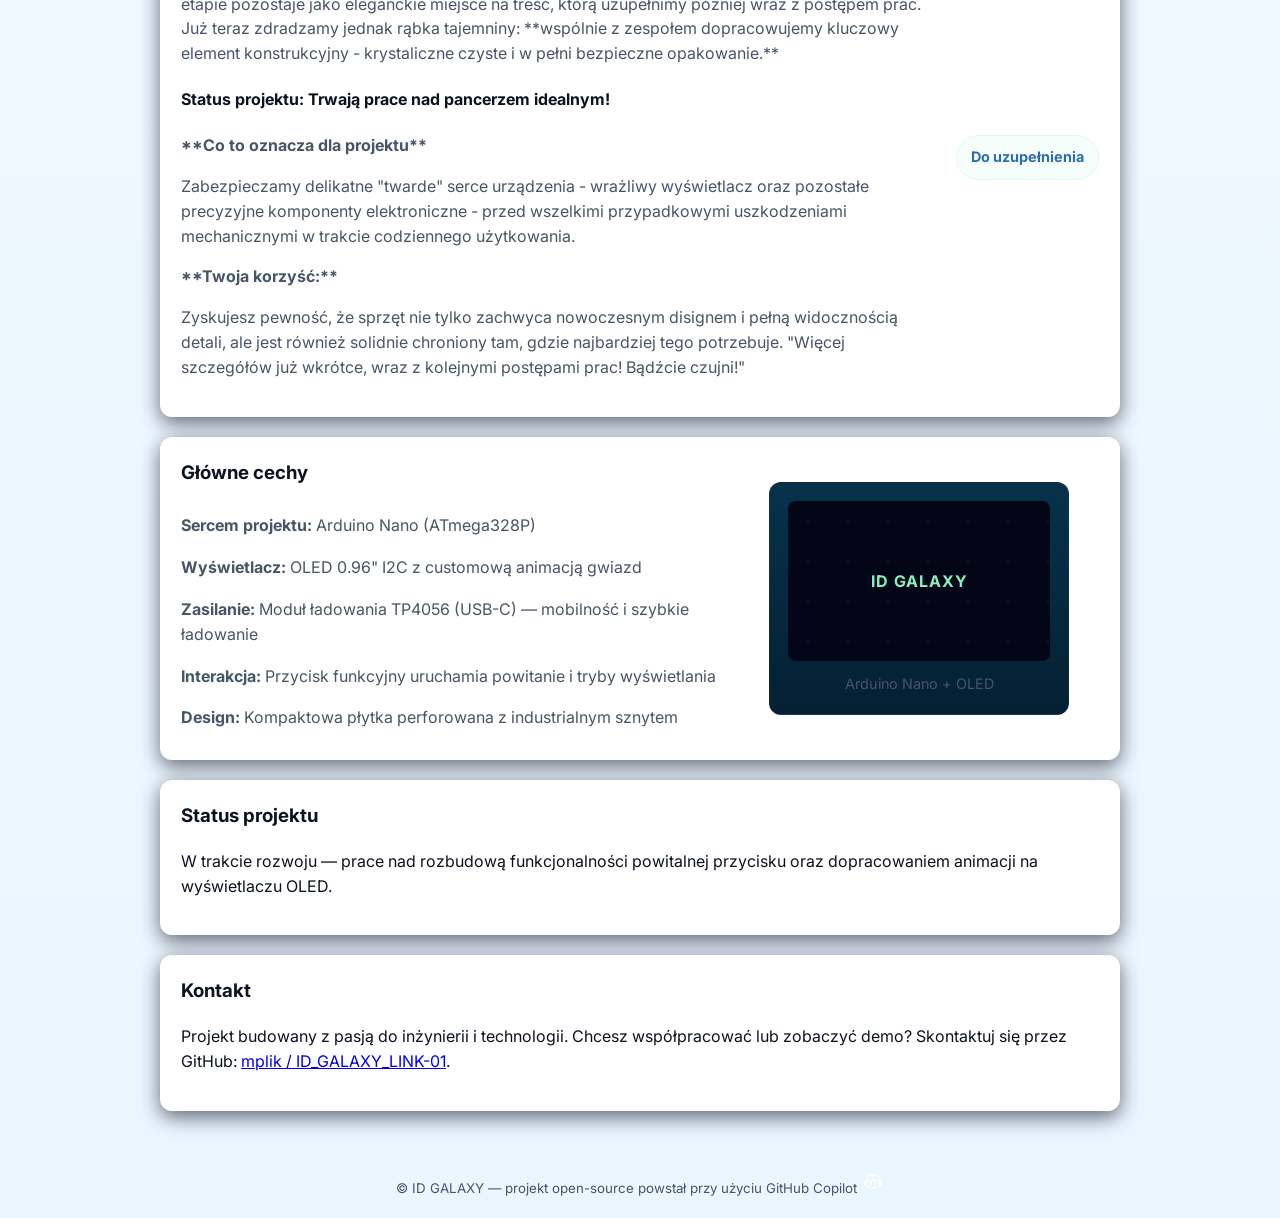
==== commit 24c6ba98: "Aktualizuj obraz ID na stronie index.html" ====
--- a/index.html
+++ b/index.html
@@ -58,7 +58,7 @@
         </div>
       </div>
       <div class="hero-media" aria-hidden="false">
-        <img src="assets/ID_GALAXY_LINK.webp" alt="ID GALAXY — zdjęcie projektu" class="hero-photo" loading="lazy" decoding="async">
+        <img src="assets/Nowoczesny_identyfikator_ID – design.webp" alt="ID GALAXY — zdjęcie projektu" class="hero-photo" loading="lazy" decoding="async">
         <img src="assets/ID_GALAXY_preview.svg" alt="Podgląd projektu" class="hero-preview" loading="lazy" decoding="async">
       </div>
       <div class="stars" aria-hidden="true"></div>
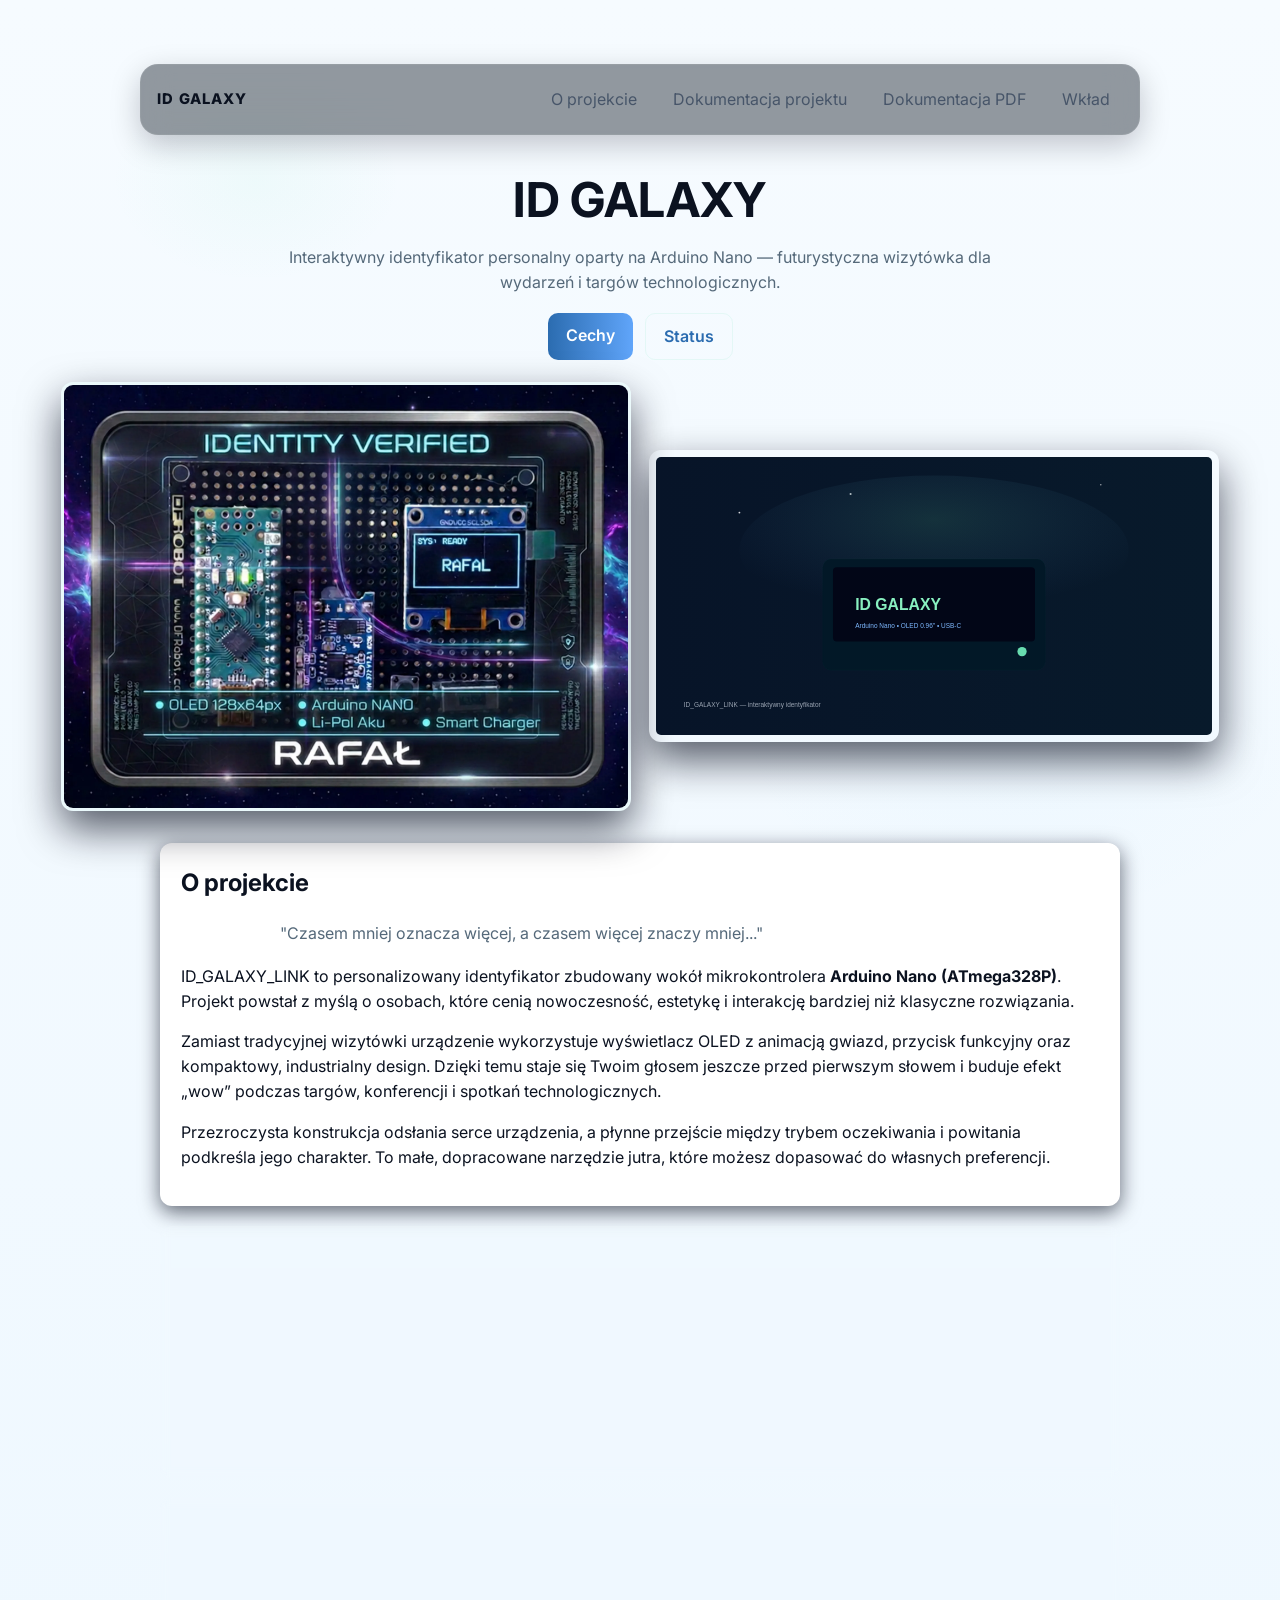
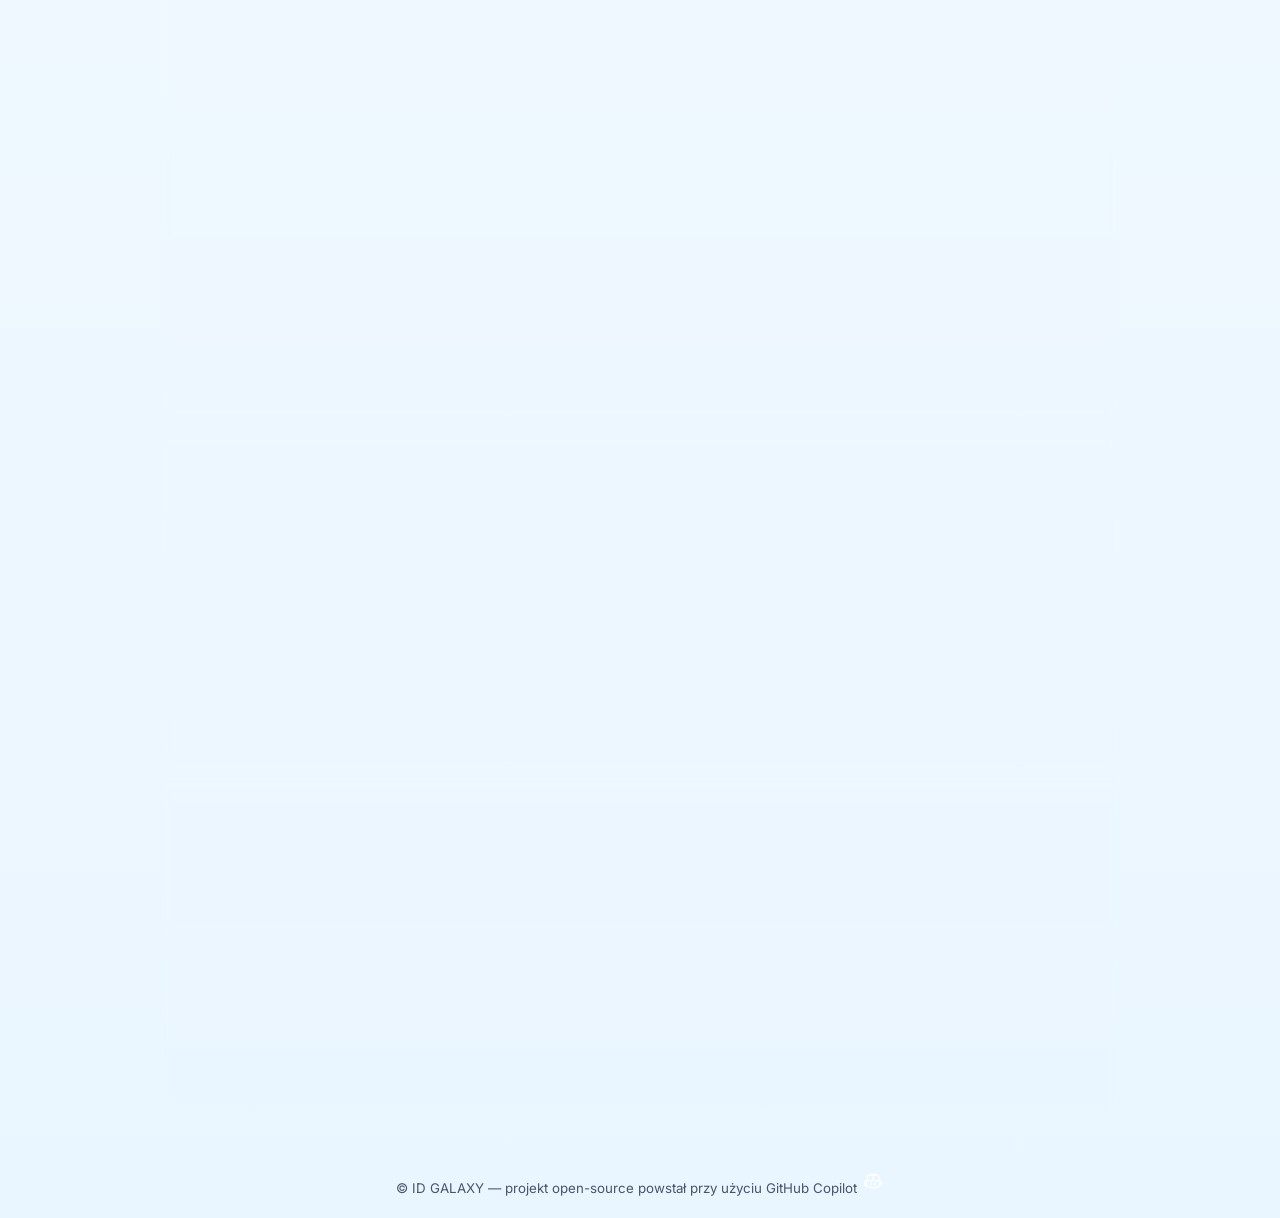
==== commit 0d3921e7: "Aktualizuj obraz ID w pliku index.html" ====
--- a/index.html
+++ b/index.html
@@ -58,7 +58,7 @@
         </div>
       </div>
       <div class="hero-media" aria-hidden="false">
-        <img src="assets/Nowoczesny_identyfikator_ID – design.webp" alt="ID GALAXY — zdjęcie projektu" class="hero-photo" loading="lazy" decoding="async">
+        <img src="assets/nowoczesny_identyfikator_ID_ design.webp" alt="ID GALAXY — zdjęcie projektu" class="hero-photo" loading="lazy" decoding="async">
         <img src="assets/ID_GALAXY_preview.svg" alt="Podgląd projektu" class="hero-preview" loading="lazy" decoding="async">
       </div>
       <div class="stars" aria-hidden="true"></div>
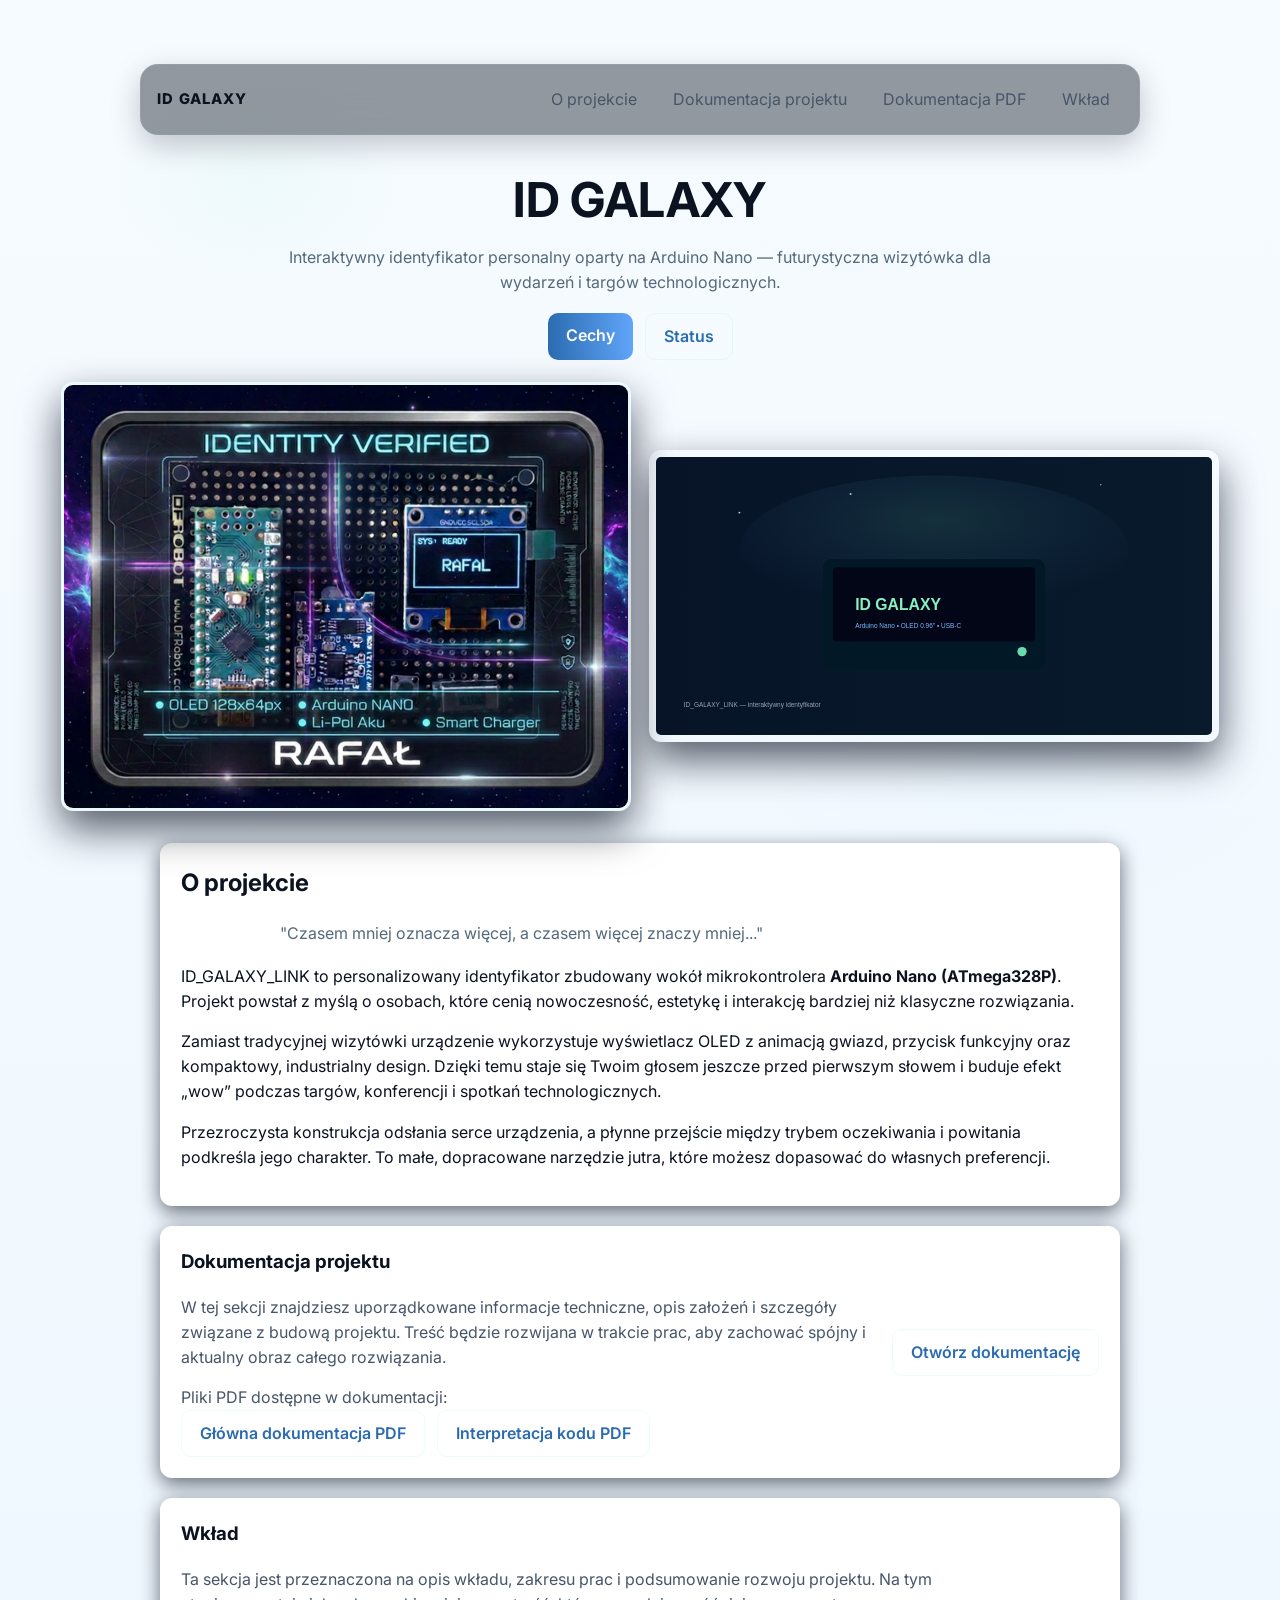
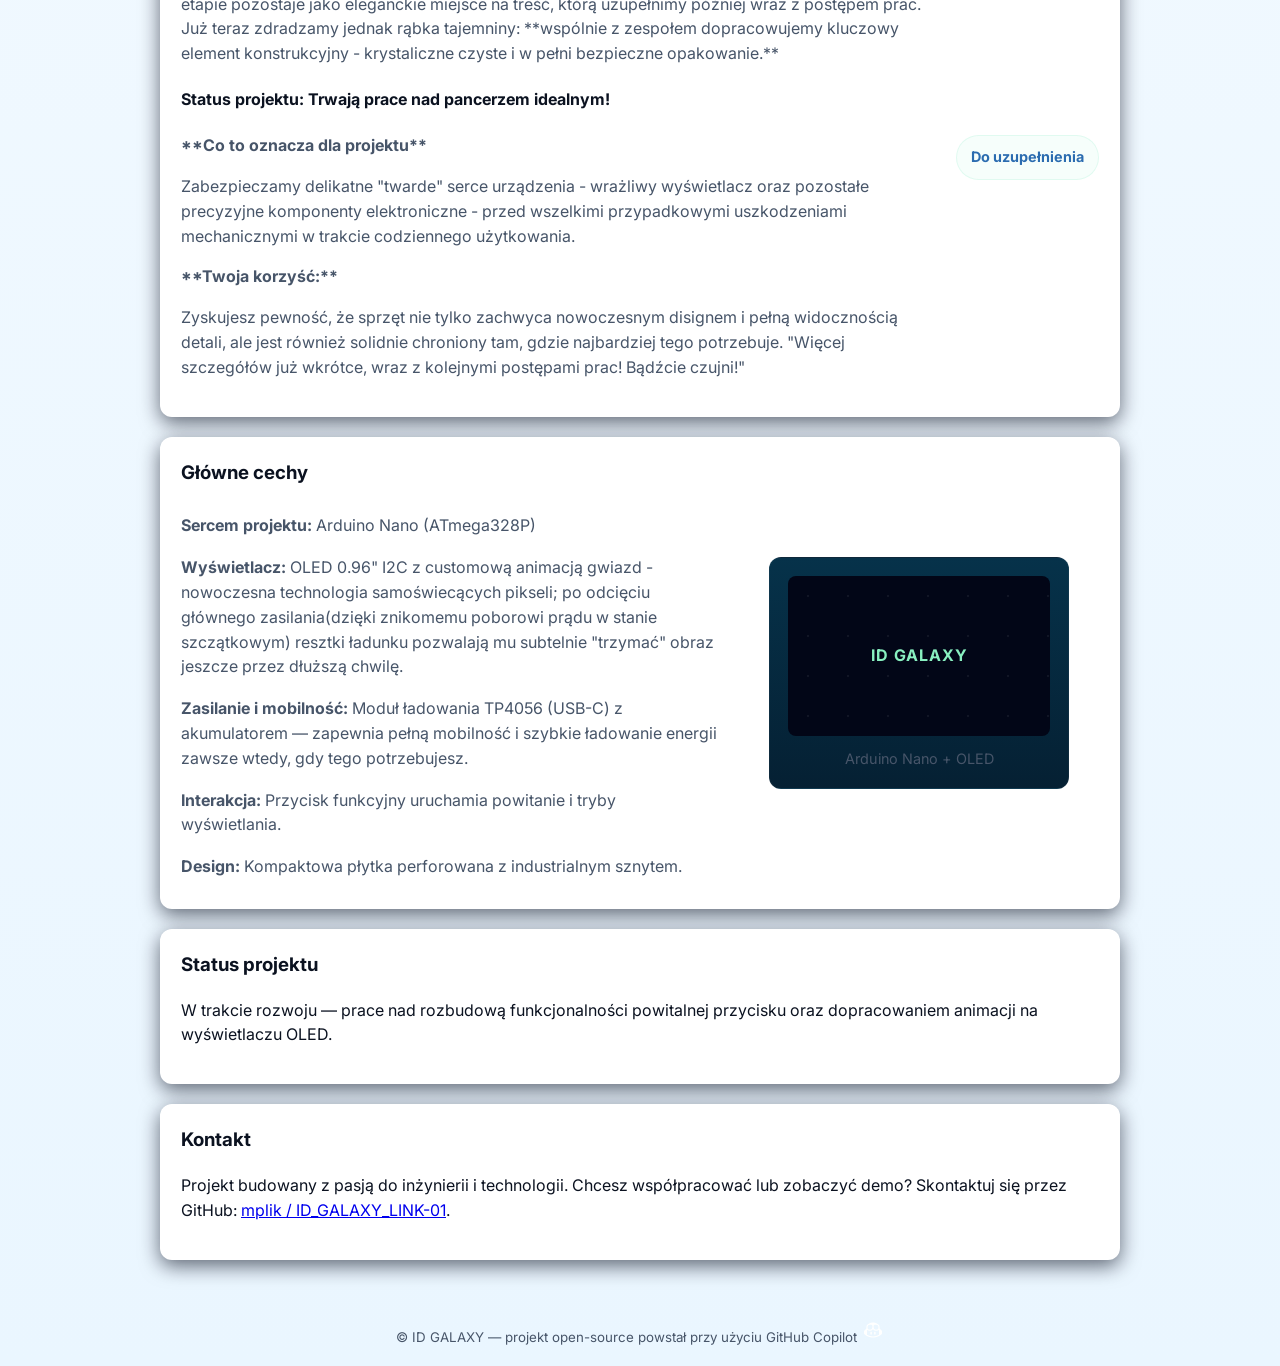
==== commit f9569972: "Dodano content - zasilanie w pliku index.html" ====
--- a/index.html
+++ b/index.html
@@ -105,10 +105,10 @@
           <h3>Główne cechy</h3>
           <ul class="features-list">
             <li><strong>Sercem projektu:</strong> Arduino Nano (ATmega328P)</li>
-            <li><strong>Wyświetlacz:</strong> OLED 0.96" I2C z customową animacją gwiazd</li>
-            <li><strong>Zasilanie:</strong> Moduł ładowania TP4056 (USB-C) — mobilność i szybkie ładowanie</li>
-            <li><strong>Interakcja:</strong> Przycisk funkcyjny uruchamia powitanie i tryby wyświetlania</li>
-            <li><strong>Design:</strong> Kompaktowa płytka perforowana z industrialnym sznytem</li>
+            <li><strong>Wyświetlacz:</strong> OLED 0.96" I2C z customową animacją gwiazd - nowoczesna technologia samoświecących pikseli; po odcięciu głównego zasilania(dzięki znikomemu poborowi prądu w stanie szczątkowym) resztki ładunku pozwalają mu subtelnie "trzymać" obraz jeszcze przez dłuższą chwilę.</li>
+            <li><strong>Zasilanie i mobilność:</strong> Moduł ładowania TP4056 (USB-C) z akumulatorem — zapewnia pełną mobilność i szybkie ładowanie energii zawsze wtedy, gdy tego potrzebujesz.</li>
+            <li><strong>Interakcja:</strong> Przycisk funkcyjny uruchamia powitanie i tryby wyświetlania.</li>
+            <li><strong>Design:</strong> Kompaktowa płytka perforowana z industrialnym sznytem.</li>
           </ul>
         </div>
         <div class="mockup">
